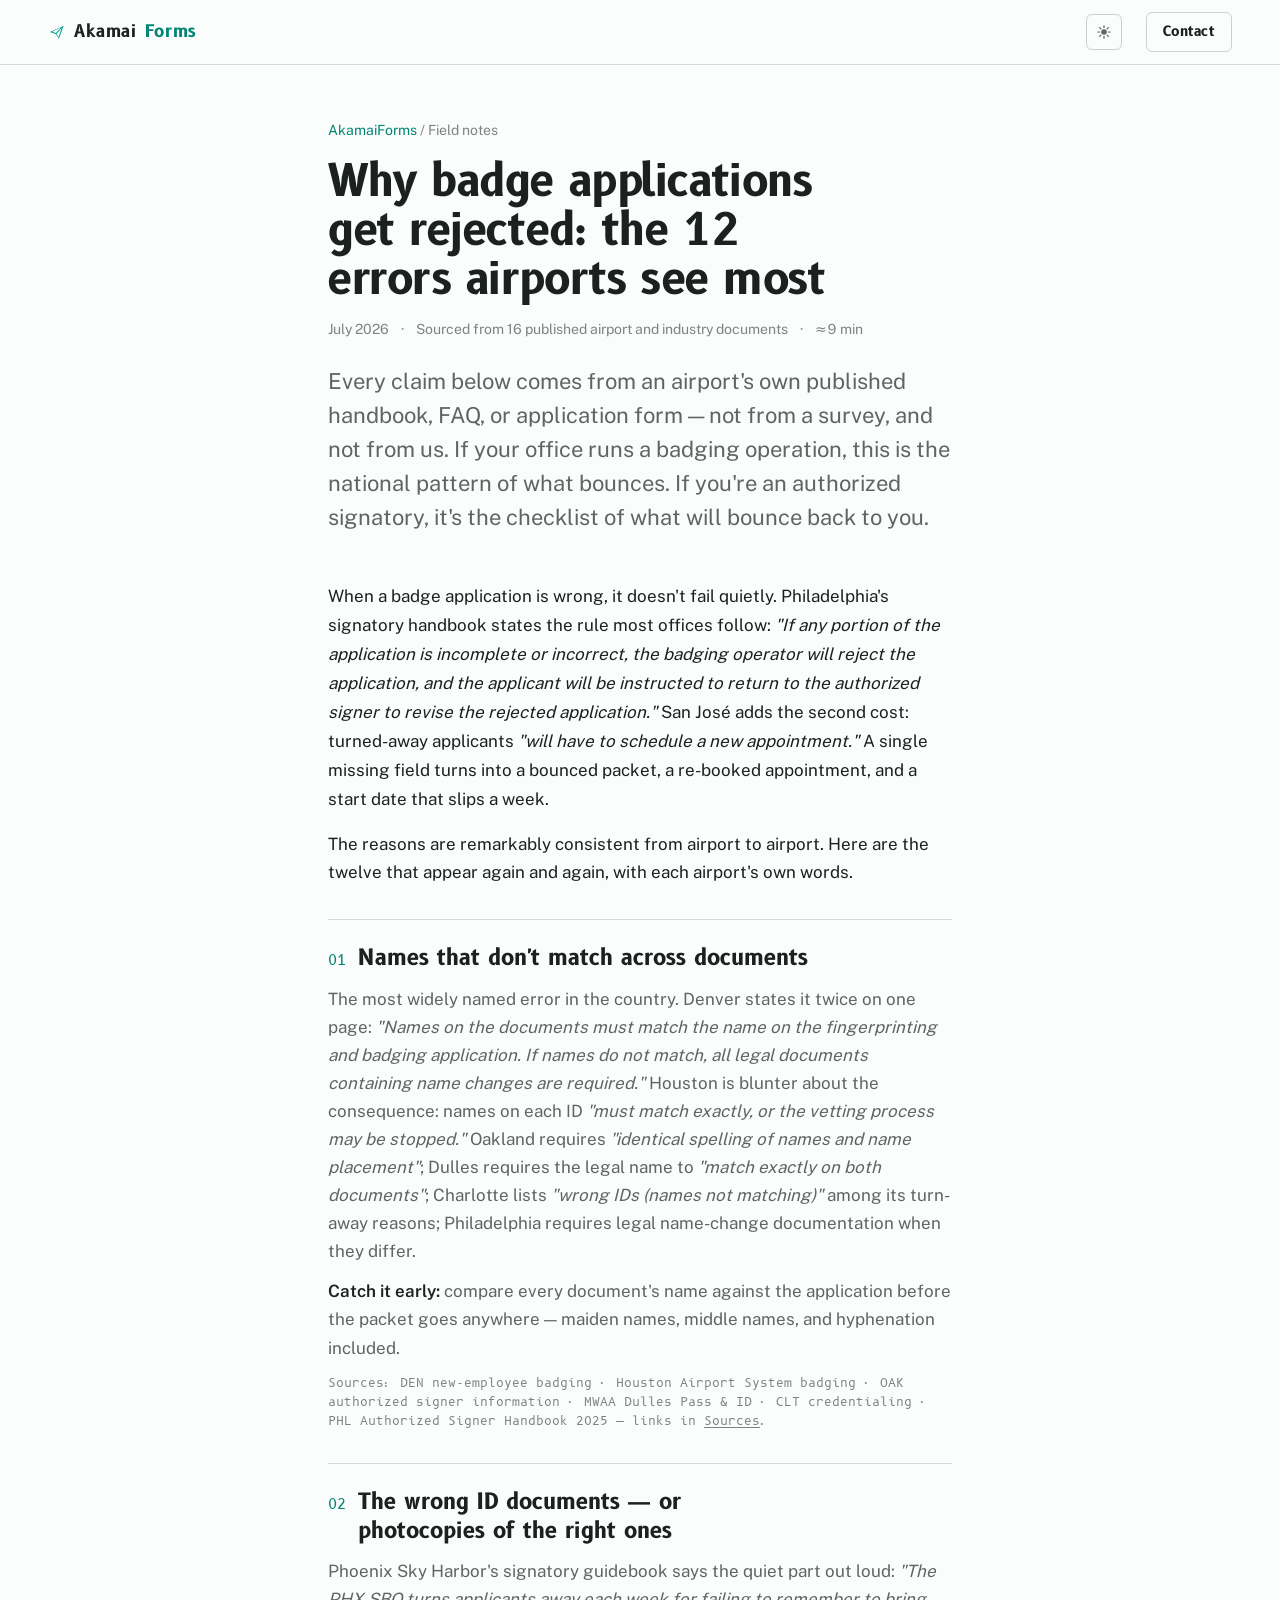
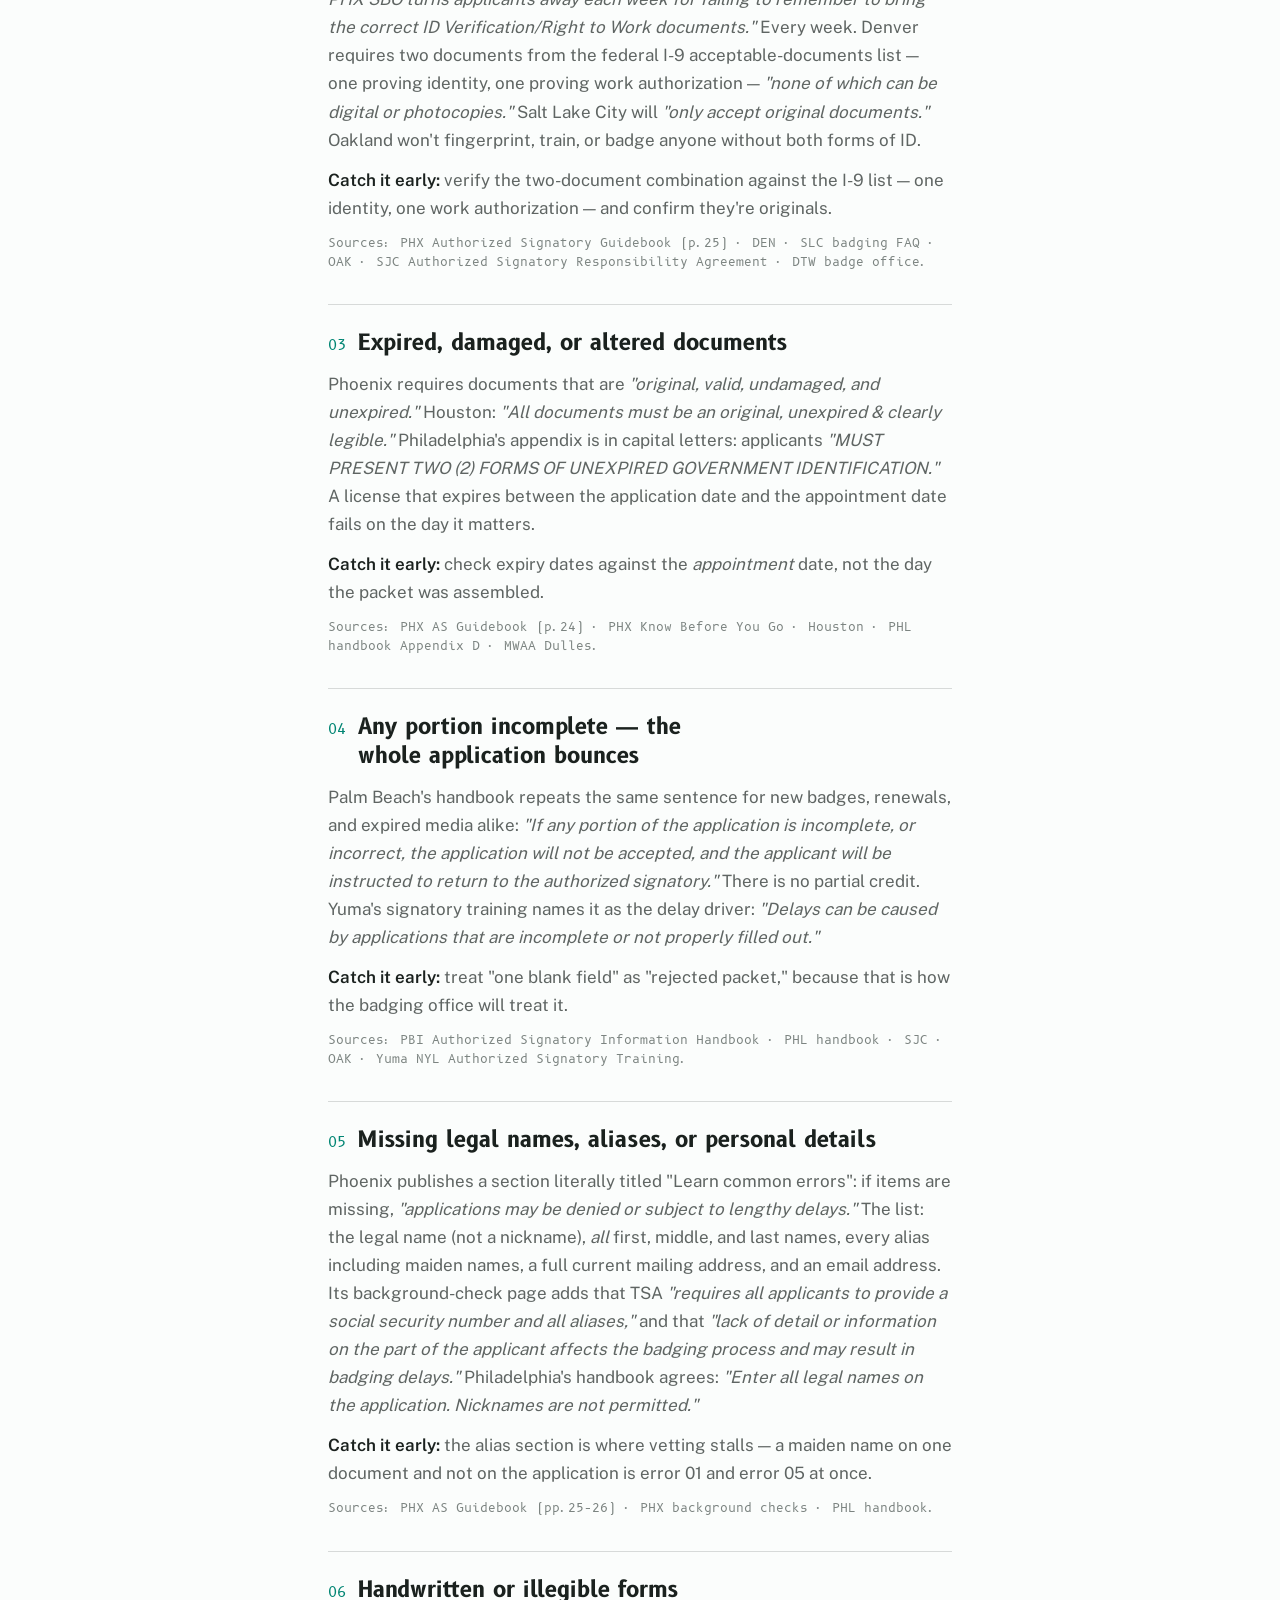
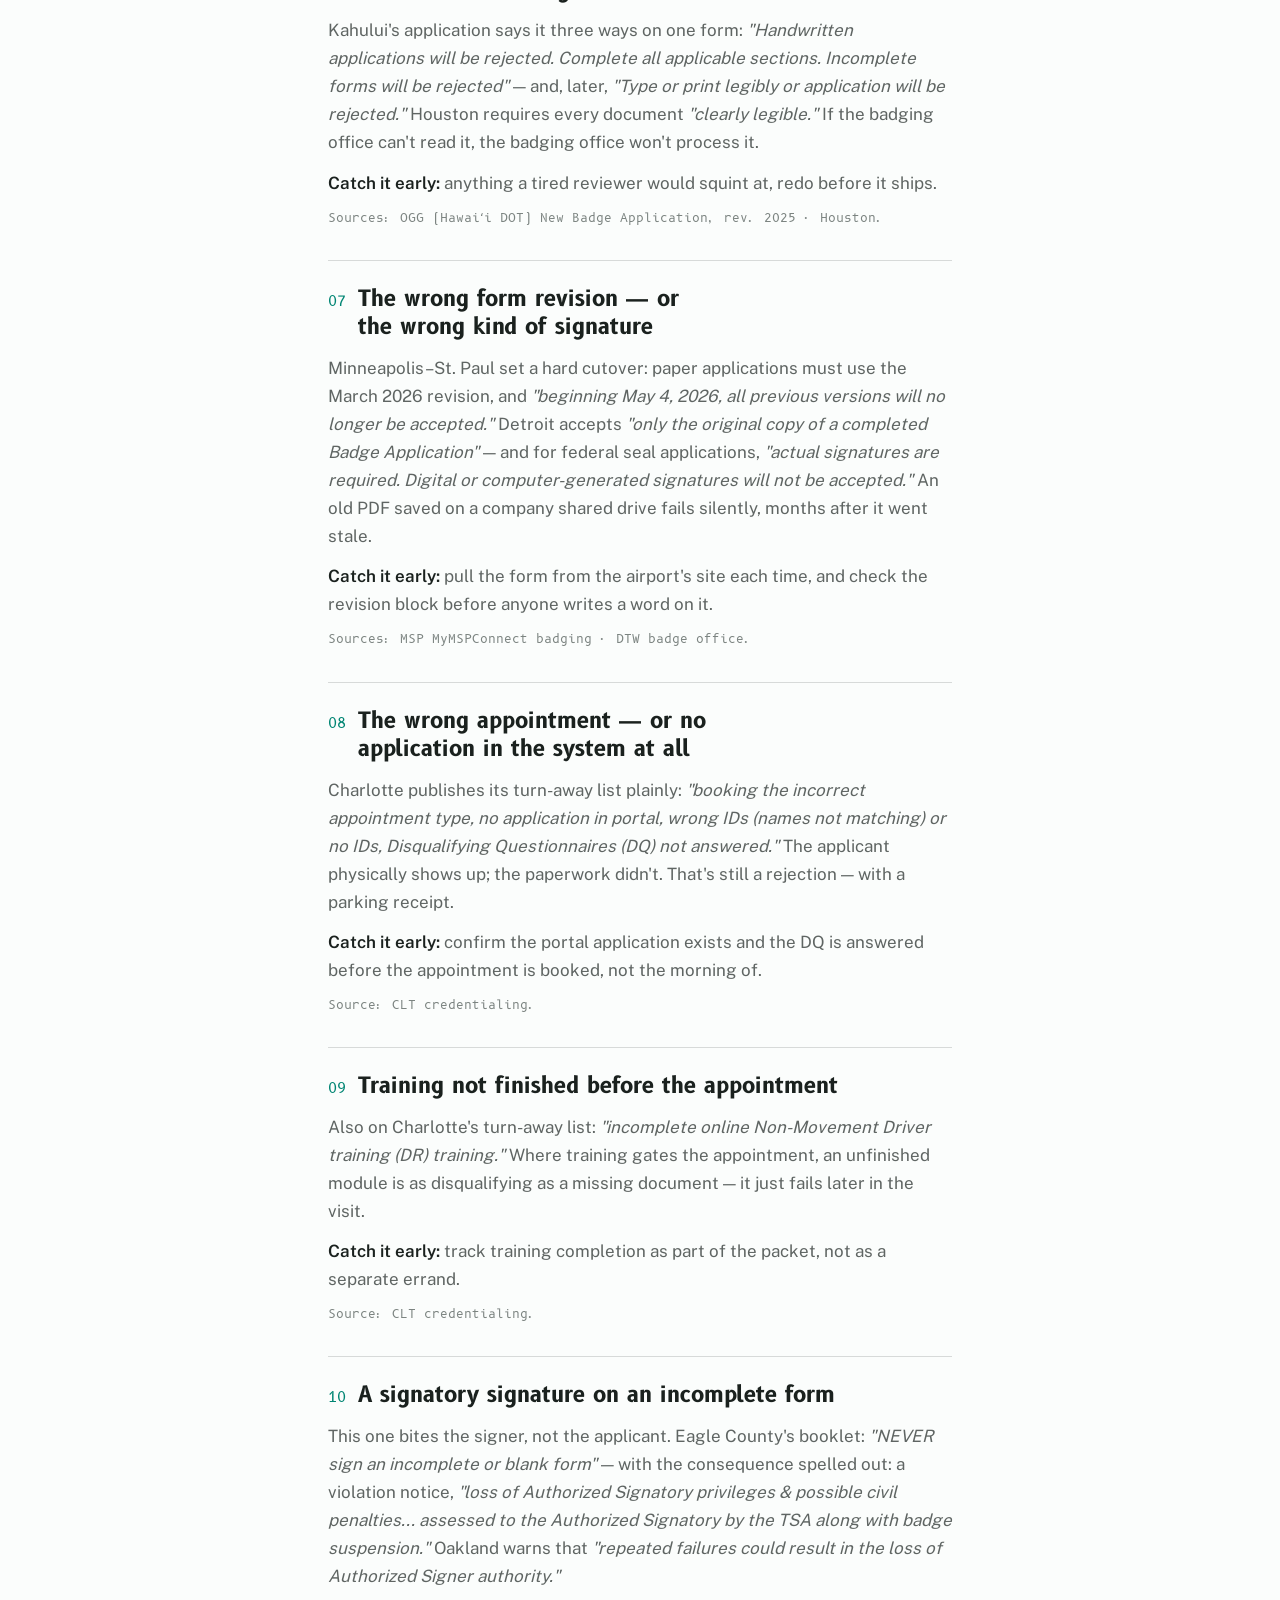
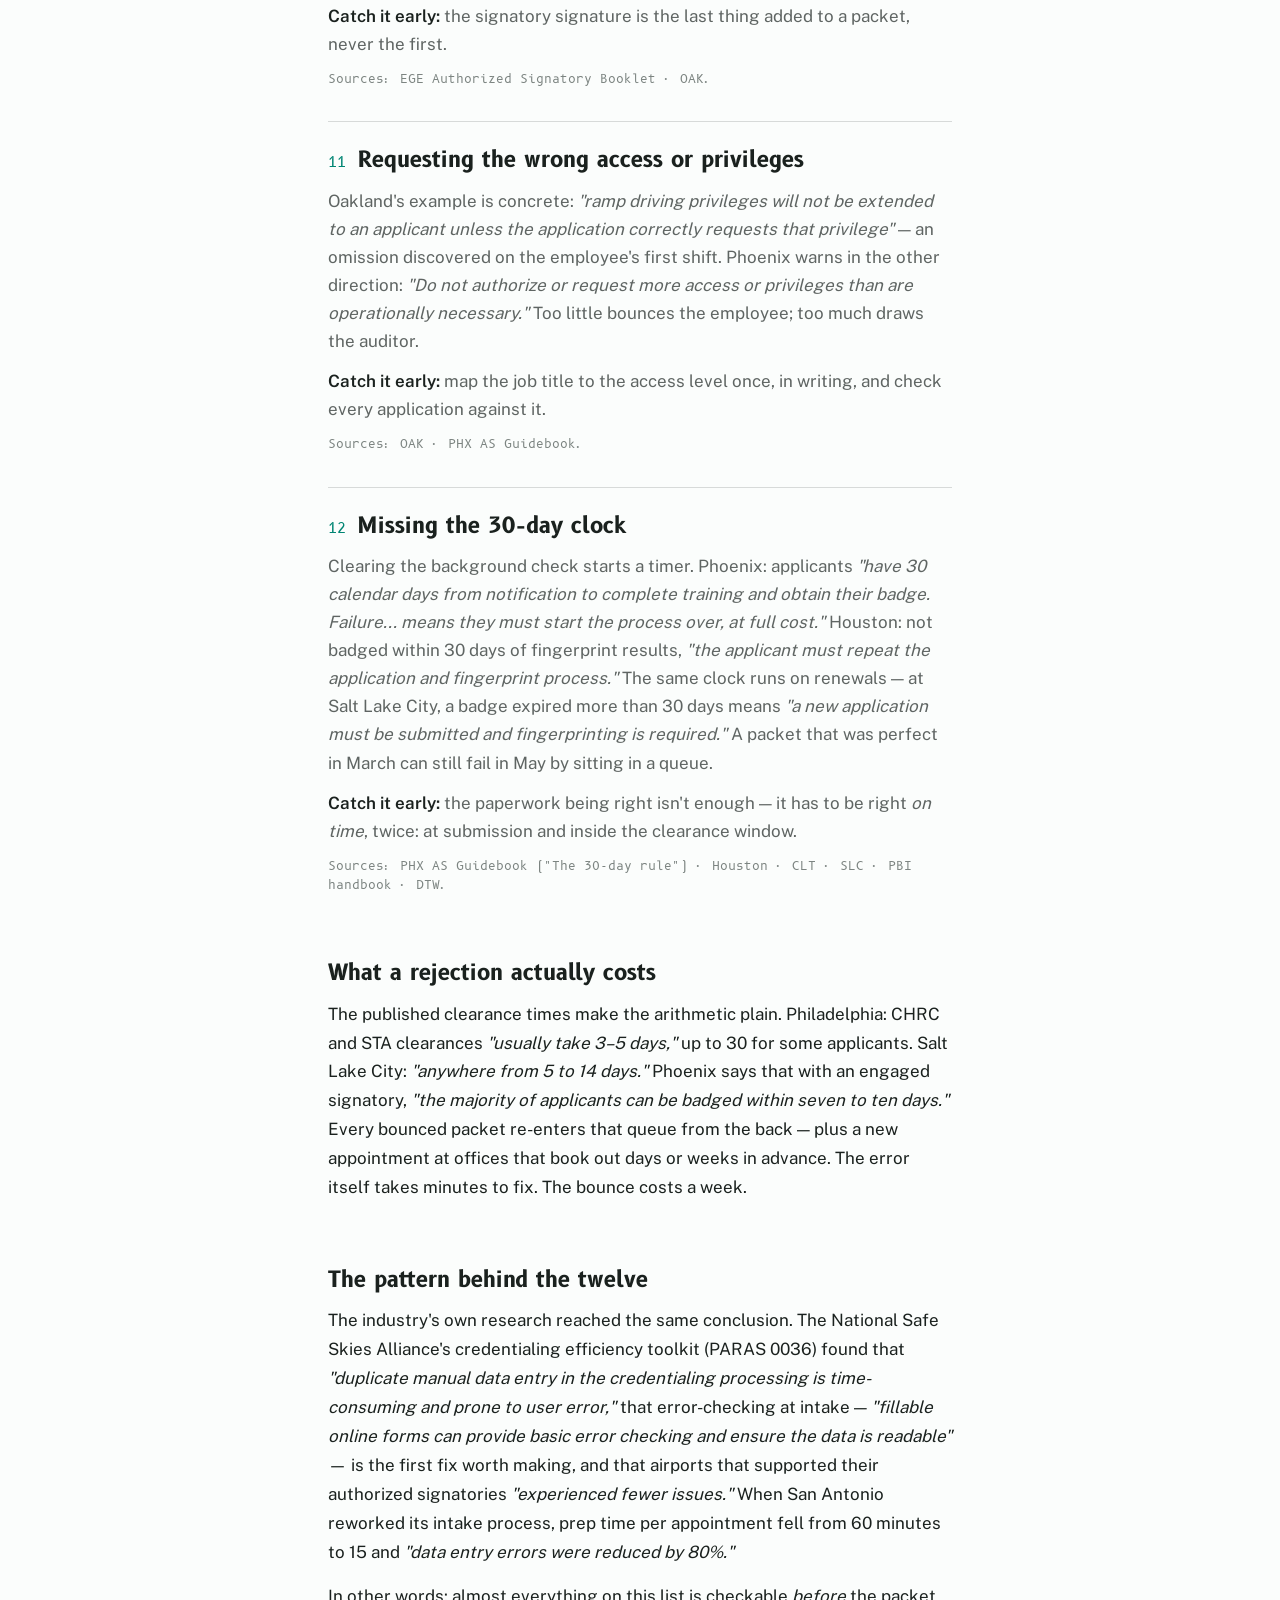
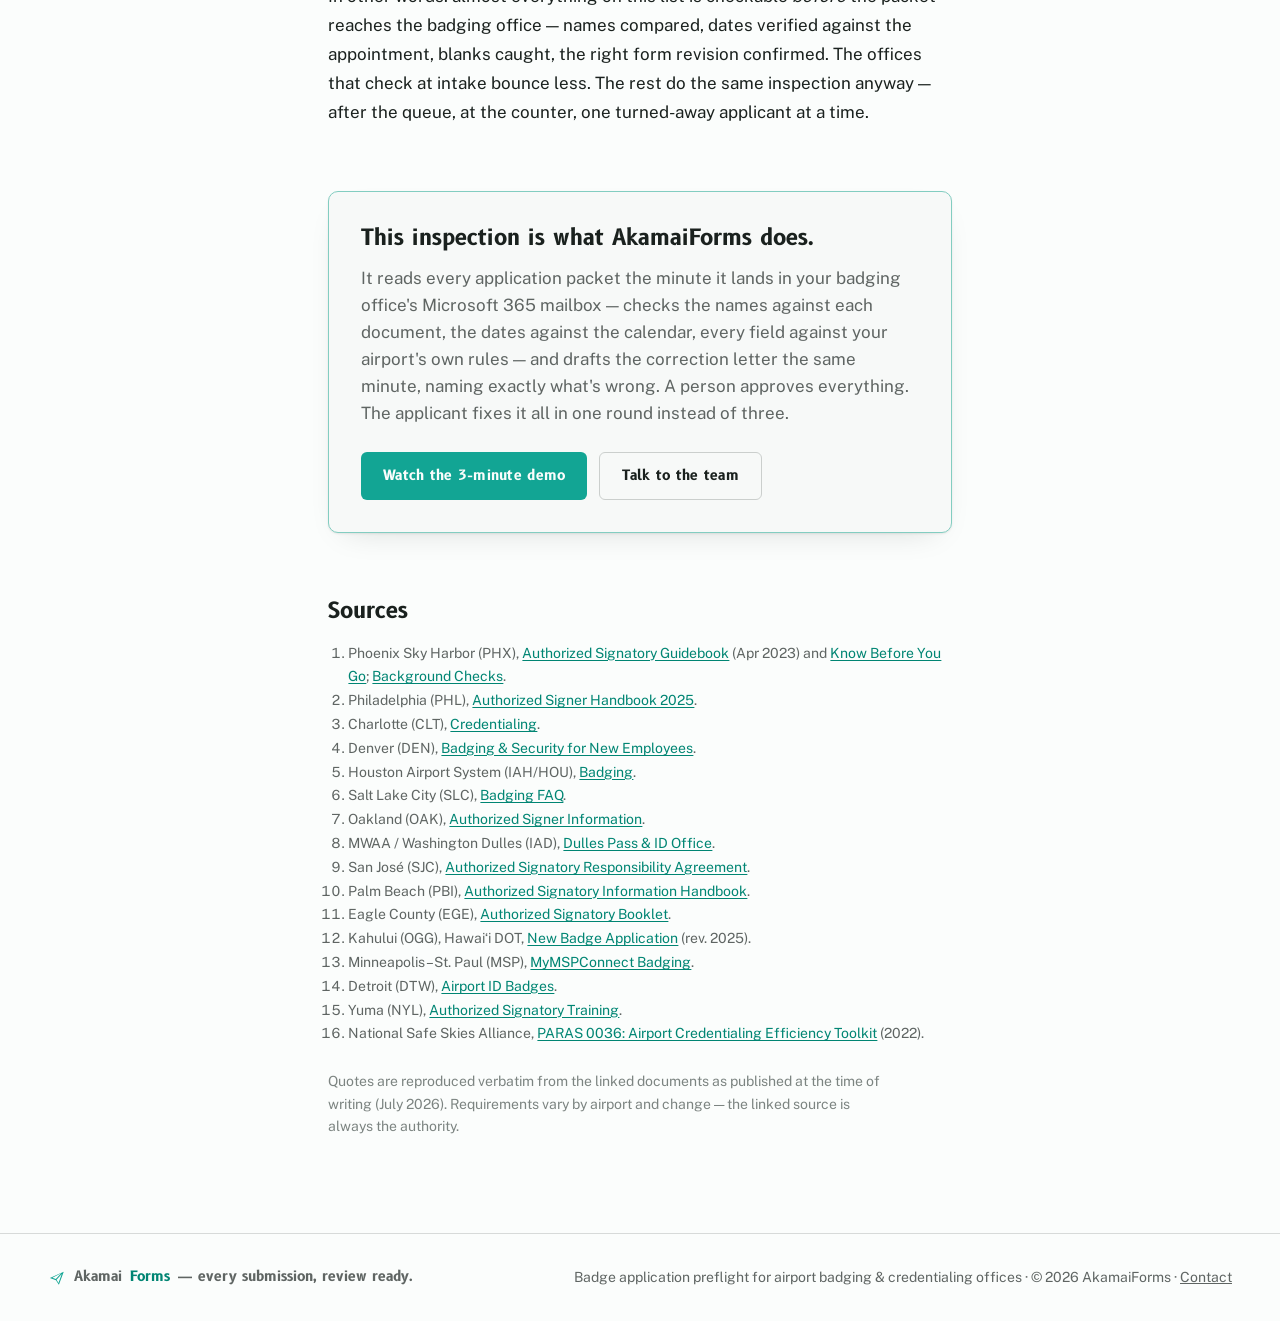
==== rejected-badge-applications/index.html @ 4e2d61de "Article: why badge applications get rejected — 12 sourced errors Co-Authored-By: Claude Fable 5 <nor" ====
<!doctype html>
<html lang="en">
<head>
  <meta charset="utf-8">
  <meta name="viewport" content="width=device-width, initial-scale=1">
  <title>Why Badge Applications Get Rejected: 12 Errors Airports Name</title>
  <meta name="description" content="The twelve reasons airport badging offices reject or turn away badge applications — drawn from the published handbooks and FAQs of PHX, PHL, CLT, DEN, and twelve other airports, with every source linked.">
  <link rel="canonical" href="https://akamaiforms.com/rejected-badge-applications/">
  <meta name="theme-color" content="#fbfdfc" media="(prefers-color-scheme: light)">
  <meta name="theme-color" content="#101211" media="(prefers-color-scheme: dark)">
  <meta property="og:type" content="article">
  <meta property="og:title" content="Why Badge Applications Get Rejected: The 12 Errors Airports See Most">
  <meta property="og:description" content="Sourced from the published handbooks and FAQs of sixteen airports and industry documents. Every claim linked.">
  <meta property="og:image" content="https://akamaiforms.com/og.png">
  <meta property="og:url" content="https://akamaiforms.com/rejected-badge-applications/">
  <meta name="twitter:card" content="summary_large_image">
  <link rel="icon" href="/favicon.svg" type="image/svg+xml">
  <link rel="stylesheet" href="/styles.css">
  <script type="application/ld+json">
  {
    "@context": "https://schema.org",
    "@graph": [
      {
        "@type": "Article",
        "@id": "https://akamaiforms.com/rejected-badge-applications/#article",
        "headline": "Why Badge Applications Get Rejected: The 12 Errors Airports See Most",
        "description": "The twelve reasons airport badging offices reject or turn away badge applications, synthesized from the published handbooks, FAQs, and forms of sixteen airports and industry documents — every source linked.",
        "datePublished": "2026-07-09",
        "dateModified": "2026-07-09",
        "author": { "@id": "https://akamaiforms.com/#org" },
        "publisher": { "@id": "https://akamaiforms.com/#org" },
        "image": "https://akamaiforms.com/og.png",
        "mainEntityOfPage": "https://akamaiforms.com/rejected-badge-applications/"
      },
      {
        "@type": "Organization",
        "@id": "https://akamaiforms.com/#org",
        "name": "AkamaiForms",
        "url": "https://akamaiforms.com/",
        "logo": "https://akamaiforms.com/og.png"
      },
      {
        "@type": "BreadcrumbList",
        "itemListElement": [
          { "@type": "ListItem", "position": 1, "name": "AkamaiForms", "item": "https://akamaiforms.com/" },
          { "@type": "ListItem", "position": 2, "name": "Why badge applications get rejected", "item": "https://akamaiforms.com/rejected-badge-applications/" }
        ]
      }
    ]
  }
  </script>
</head>
<body>

<header class="topbar">
  <a class="brand" href="/" aria-label="AkamaiForms — home">
    <svg class="plane" viewBox="0 0 24 24" aria-hidden="true"><path d="M2.5 12 21 3.5 14.5 21l-3.9-6.1L2.5 12Zm8.9 2.4 2.6 4.1 4.3-11.9-6.9 7.8Zm6.2-8.6L5.8 11.6l4.6 1.7 7.2-7.5Z"/></svg>
    Akamai<em>Forms</em>
  </a>
  <nav aria-label="Sections"></nav>
  <button class="theme-toggle" id="theme-toggle" aria-label="Switch color theme">
    <svg class="sun" viewBox="0 0 24 24" aria-hidden="true"><circle cx="12" cy="12" r="4.2"/><path d="M12 2.8v2.6M12 18.6v2.6M2.8 12h2.6M18.6 12h2.6M5.5 5.5l1.8 1.8M16.7 16.7l1.8 1.8M18.5 5.5l-1.8 1.8M7.3 16.7l-1.8 1.8" stroke-width="1.8" stroke-linecap="round" fill="none" stroke="currentColor"/></svg>
    <svg class="moon" viewBox="0 0 24 24" aria-hidden="true"><path d="M20 14.5A8.5 8.5 0 0 1 9.5 4 8.5 8.5 0 1 0 20 14.5Z"/></svg>
  </button>
  <a class="btn btn-quiet topbar-cta" href="/#contact">Contact</a>
</header>

<main class="article">
  <p class="crumb"><a href="/">AkamaiForms</a> / Field notes</p>
  <h1>Why badge applications get rejected: the 12 errors airports see most</h1>
  <p class="dateline"><span>July 2026</span><span>·</span><span>Sourced from 16 published airport and industry documents</span><span>·</span><span class="num">≈9 min</span></p>

  <p class="standfirst">Every claim below comes from an airport's own published handbook, FAQ, or
  application form — not from a survey, and not from us. If your office runs a badging operation,
  this is the national pattern of what bounces. If you're an authorized signatory, it's the
  checklist of what will bounce back to you.</p>

  <div class="article-body">
    <p>When a badge application is wrong, it doesn't fail quietly. Philadelphia's signatory
    handbook states the rule most offices follow: <em>"If any portion of the application is
    incomplete or incorrect, the badging operator will reject the application, and the applicant
    will be instructed to return to the authorized signer to revise the rejected
    application."</em> San José adds the second cost: turned-away applicants <em>"will have to
    schedule a new appointment."</em> A single missing field turns into a bounced packet, a
    re-booked appointment, and a start date that slips a week.</p>

    <p>The reasons are remarkably consistent from airport to airport. Here are the twelve that
    appear again and again, with each airport's own words.</p>

    <section class="error-item">
      <h3><span class="no">01</span>Names that don't match across documents</h3>
      <p>The most widely named error in the country. Denver states it twice on one page:
      <em>"Names on the documents must match the name on the fingerprinting and badging
      application. If names do not match, all legal documents containing name changes are
      required."</em> Houston is blunter about the consequence: names on each ID
      <em>"must match exactly, or the vetting process may be stopped."</em> Oakland requires
      <em>"identical spelling of names and name placement"</em>; Dulles requires the legal name
      to <em>"match exactly on both documents"</em>; Charlotte lists
      <em>"wrong IDs (names not matching)"</em> among its turn-away reasons; Philadelphia
      requires legal name-change documentation when they differ.</p>
      <p><strong>Catch it early:</strong> compare every document's name against the application
      before the packet goes anywhere — maiden names, middle names, and hyphenation included.</p>
      <span class="cite">Sources: DEN new-employee badging · Houston Airport System badging ·
      OAK authorized signer information · MWAA Dulles Pass &amp; ID · CLT credentialing ·
      PHL Authorized Signer Handbook 2025 — links in <a href="#sources">Sources</a>.</span>
    </section>

    <section class="error-item">
      <h3><span class="no">02</span>The wrong ID documents — or photocopies of the right ones</h3>
      <p>Phoenix Sky Harbor's signatory guidebook says the quiet part out loud: <em>"The PHX SBO
      turns applicants away each week for failing to remember to bring the correct ID
      Verification/Right to Work documents."</em> Every week. Denver requires two documents from
      the federal I-9 acceptable-documents list — one proving identity, one proving work
      authorization — <em>"none of which can be digital or photocopies."</em> Salt Lake City will
      <em>"only accept original documents."</em> Oakland won't fingerprint, train, or badge anyone
      without both forms of ID.</p>
      <p><strong>Catch it early:</strong> verify the two-document combination against the I-9
      list — one identity, one work authorization — and confirm they're originals.</p>
      <span class="cite">Sources: PHX Authorized Signatory Guidebook (p.25) · DEN · SLC badging
      FAQ · OAK · SJC Authorized Signatory Responsibility Agreement · DTW badge office.</span>
    </section>

    <section class="error-item">
      <h3><span class="no">03</span>Expired, damaged, or altered documents</h3>
      <p>Phoenix requires documents that are <em>"original, valid, undamaged, and
      unexpired."</em> Houston: <em>"All documents must be an original, unexpired &amp; clearly
      legible."</em> Philadelphia's appendix is in capital letters: applicants
      <em>"MUST PRESENT TWO (2) FORMS OF UNEXPIRED GOVERNMENT IDENTIFICATION."</em> A license
      that expires between the application date and the appointment date fails on the day it
      matters.</p>
      <p><strong>Catch it early:</strong> check expiry dates against the <em>appointment</em>
      date, not the day the packet was assembled.</p>
      <span class="cite">Sources: PHX AS Guidebook (p.24) · PHX Know Before You Go ·
      Houston · PHL handbook Appendix D · MWAA Dulles.</span>
    </section>

    <section class="error-item">
      <h3><span class="no">04</span>Any portion incomplete — the whole application bounces</h3>
      <p>Palm Beach's handbook repeats the same sentence for new badges, renewals, and expired
      media alike: <em>"If any portion of the application is incomplete, or incorrect, the
      application will not be accepted, and the applicant will be instructed to return to the
      authorized signatory."</em> There is no partial credit. Yuma's signatory training names it
      as the delay driver: <em>"Delays can be caused by applications that are incomplete or not
      properly filled out."</em></p>
      <p><strong>Catch it early:</strong> treat "one blank field" as "rejected packet," because
      that is how the badging office will treat it.</p>
      <span class="cite">Sources: PBI Authorized Signatory Information Handbook · PHL handbook ·
      SJC · OAK · Yuma NYL Authorized Signatory Training.</span>
    </section>

    <section class="error-item">
      <h3><span class="no">05</span>Missing legal names, aliases, or personal details</h3>
      <p>Phoenix publishes a section literally titled "Learn common errors": if items are
      missing, <em>"applications may be denied or subject to lengthy delays."</em> The list:
      the legal name (not a nickname), <em>all</em> first, middle, and last names, every alias
      including maiden names, a full current mailing address, and an email address. Its
      background-check page adds that TSA <em>"requires all applicants to provide a social
      security number and all aliases,"</em> and that <em>"lack of detail or information on the
      part of the applicant affects the badging process and may result in badging delays."</em>
      Philadelphia's handbook agrees: <em>"Enter all legal names on the application. Nicknames
      are not permitted."</em></p>
      <p><strong>Catch it early:</strong> the alias section is where vetting stalls — a maiden
      name on one document and not on the application is error 01 and error 05 at once.</p>
      <span class="cite">Sources: PHX AS Guidebook (pp.25–26) · PHX background checks ·
      PHL handbook.</span>
    </section>

    <section class="error-item">
      <h3><span class="no">06</span>Handwritten or illegible forms</h3>
      <p>Kahului's application says it three ways on one form: <em>"Handwritten applications
      will be rejected. Complete all applicable sections. Incomplete forms will be
      rejected"</em> — and, later, <em>"Type or print legibly or application will be
      rejected."</em> Houston requires every document <em>"clearly legible."</em> If the
      badging office can't read it, the badging office won't process it.</p>
      <p><strong>Catch it early:</strong> anything a tired reviewer would squint at, redo
      before it ships.</p>
      <span class="cite">Sources: OGG (Hawai&#699;i DOT) New Badge Application, rev. 2025 ·
      Houston.</span>
    </section>

    <section class="error-item">
      <h3><span class="no">07</span>The wrong form revision — or the wrong kind of signature</h3>
      <p>Minneapolis–St. Paul set a hard cutover: paper applications must use the March 2026
      revision, and <em>"beginning May 4, 2026, all previous versions will no longer be
      accepted."</em> Detroit accepts <em>"only the original copy of a completed Badge
      Application"</em> — and for federal seal applications, <em>"actual signatures are
      required. Digital or computer-generated signatures will not be accepted."</em> An old PDF
      saved on a company shared drive fails silently, months after it went stale.</p>
      <p><strong>Catch it early:</strong> pull the form from the airport's site each time, and
      check the revision block before anyone writes a word on it.</p>
      <span class="cite">Sources: MSP MyMSPConnect badging · DTW badge office.</span>
    </section>

    <section class="error-item">
      <h3><span class="no">08</span>The wrong appointment — or no application in the system at all</h3>
      <p>Charlotte publishes its turn-away list plainly: <em>"booking the incorrect appointment
      type, no application in portal, wrong IDs (names not matching) or no IDs, Disqualifying
      Questionnaires (DQ) not answered."</em> The applicant physically shows up; the paperwork
      didn't. That's still a rejection — with a parking receipt.</p>
      <p><strong>Catch it early:</strong> confirm the portal application exists and the DQ is
      answered before the appointment is booked, not the morning of.</p>
      <span class="cite">Source: CLT credentialing.</span>
    </section>

    <section class="error-item">
      <h3><span class="no">09</span>Training not finished before the appointment</h3>
      <p>Also on Charlotte's turn-away list: <em>"incomplete online Non-Movement Driver training
      (DR) training."</em> Where training gates the appointment, an unfinished module is as
      disqualifying as a missing document — it just fails later in the visit.</p>
      <p><strong>Catch it early:</strong> track training completion as part of the packet, not
      as a separate errand.</p>
      <span class="cite">Source: CLT credentialing.</span>
    </section>

    <section class="error-item">
      <h3><span class="no">10</span>A signatory signature on an incomplete form</h3>
      <p>This one bites the signer, not the applicant. Eagle County's booklet: <em>"NEVER sign
      an incomplete or blank form"</em> — with the consequence spelled out: a violation notice,
      <em>"loss of Authorized Signatory privileges &amp; possible civil penalties... assessed to
      the Authorized Signatory by the TSA along with badge suspension."</em> Oakland warns that
      <em>"repeated failures could result in the loss of Authorized Signer authority."</em></p>
      <p><strong>Catch it early:</strong> the signatory signature is the last thing added to a
      packet, never the first.</p>
      <span class="cite">Sources: EGE Authorized Signatory Booklet · OAK.</span>
    </section>

    <section class="error-item">
      <h3><span class="no">11</span>Requesting the wrong access or privileges</h3>
      <p>Oakland's example is concrete: <em>"ramp driving privileges will not be extended to an
      applicant unless the application correctly requests that privilege"</em> — an omission
      discovered on the employee's first shift. Phoenix warns in the other direction:
      <em>"Do not authorize or request more access or privileges than are operationally
      necessary."</em> Too little bounces the employee; too much draws the auditor.</p>
      <p><strong>Catch it early:</strong> map the job title to the access level once, in
      writing, and check every application against it.</p>
      <span class="cite">Sources: OAK · PHX AS Guidebook.</span>
    </section>

    <section class="error-item">
      <h3><span class="no">12</span>Missing the 30-day clock</h3>
      <p>Clearing the background check starts a timer. Phoenix: applicants <em>"have 30
      calendar days from notification to complete training and obtain their badge. Failure...
      means they must start the process over, at full cost."</em> Houston: not badged within 30
      days of fingerprint results, <em>"the applicant must repeat the application and
      fingerprint process."</em> The same clock runs on renewals — at Salt Lake City, a badge
      expired more than 30 days means <em>"a new application must be submitted and
      fingerprinting is required."</em> A packet that was perfect in March can still fail in
      May by sitting in a queue.</p>
      <p><strong>Catch it early:</strong> the paperwork being right isn't enough — it has to be
      right <em>on time</em>, twice: at submission and inside the clearance window.</p>
      <span class="cite">Sources: PHX AS Guidebook ("The 30-day rule") · Houston · CLT ·
      SLC · PBI handbook · DTW.</span>
    </section>

    <h2>What a rejection actually costs</h2>
    <p>The published clearance times make the arithmetic plain. Philadelphia: CHRC and STA
    clearances <em>"usually take 3–5 days,"</em> up to 30 for some applicants. Salt Lake City:
    <em>"anywhere from 5 to 14 days."</em> Phoenix says that with an engaged signatory,
    <em>"the majority of applicants can be badged within seven to ten days."</em> Every bounced
    packet re-enters that queue from the back — plus a new appointment at offices that book out
    days or weeks in advance. The error itself takes minutes to fix. The bounce costs a week.</p>

    <h2>The pattern behind the twelve</h2>
    <p>The industry's own research reached the same conclusion. The National Safe Skies
    Alliance's credentialing efficiency toolkit (PARAS 0036) found that <em>"duplicate manual
    data entry in the credentialing processing is time-consuming and prone to user error,"</em>
    that error-checking at intake — <em>"fillable online forms can provide basic error checking
    and ensure the data is readable"</em> — is the first fix worth making, and that airports
    that supported their authorized signatories <em>"experienced fewer issues."</em> When San
    Antonio reworked its intake process, prep time per appointment fell from 60 minutes to 15
    and <em>"data entry errors were reduced by 80%."</em></p>
    <p>In other words: almost everything on this list is checkable <em>before</em> the packet
    reaches the badging office — names compared, dates verified against the appointment,
    blanks caught, the right form revision confirmed. The offices that check at intake bounce
    less. The rest do the same inspection anyway — after the queue, at the counter, one
    turned-away applicant at a time.</p>

    <div class="article-cta">
      <h2>This inspection is what AkamaiForms does.</h2>
      <p>It reads every application packet the minute it lands in your badging office's
      Microsoft 365 mailbox — checks the names against each document, the dates against the
      calendar, every field against your airport's own rules — and drafts the correction letter
      the same minute, naming exactly what's wrong. A person approves everything. The applicant
      fixes it all in one round instead of three.</p>
      <div class="cta-row">
        <a class="btn btn-primary" href="/#demo">Watch the 3-minute demo</a>
        <a class="btn btn-quiet" href="/#contact">Talk to the team</a>
      </div>
    </div>

    <section class="sources" id="sources">
      <h2>Sources</h2>
      <ol>
        <li>Phoenix Sky Harbor (PHX), <a href="https://www.skyharbor.com/media/htcpcrkm/phx_as_guidebook_-v4_21_2023.pdf" rel="noopener">Authorized Signatory Guidebook</a> (Apr 2023) and <a href="https://www.skyharbor.com/media/rmrbbmtj/phx-sbo-know-before-you-go_-final_752023-_v2.pdf" rel="noopener">Know Before You Go</a>; <a href="https://www.skyharbor.com/airport-business/security-badging/background-checks/" rel="noopener">Background Checks</a>.</li>
        <li>Philadelphia (PHL), <a href="https://www.phl.org/drupalbin/media/phl-authorized-signer-handbook-2025.pdf" rel="noopener">Authorized Signer Handbook 2025</a>.</li>
        <li>Charlotte (CLT), <a href="https://www.cltairport.com/business/credentialing/" rel="noopener">Credentialing</a>.</li>
        <li>Denver (DEN), <a href="https://www.flydenver.com/about-den/employee-resources/badging-and-security-new/" rel="noopener">Badging &amp; Security for New Employees</a>.</li>
        <li>Houston Airport System (IAH/HOU), <a href="https://www.fly2houston.com/airport-business/resources/badging/" rel="noopener">Badging</a>.</li>
        <li>Salt Lake City (SLC), <a href="https://www.slcairport.com/badging/badging-faq/" rel="noopener">Badging FAQ</a>.</li>
        <li>Oakland (OAK), <a href="https://www.iflyoak.com/business/airport-security/badging-office/authorized-signer-information/" rel="noopener">Authorized Signer Information</a>.</li>
        <li>MWAA / Washington Dulles (IAD), <a href="https://www.mwaa.com/business/dulles-pass-id-office" rel="noopener">Dulles Pass &amp; ID Office</a>.</li>
        <li>San José (SJC), <a href="https://www.flysanjose.com/sites/default/files/kroth/AS%20Responsibility%20Agreement.pdf" rel="noopener">Authorized Signatory Responsibility Agreement</a>.</li>
        <li>Palm Beach (PBI), <a href="https://assets.simpleviewinc.com/simpleview/image/upload/v1/clients/pbi/PBI_Authorized_Signatory_Information_Handbook_doc_rev_May_26_WA__5229acb3-5642-4fb2-b013-954d6c3fa1b2.pdf" rel="noopener">Authorized Signatory Information Handbook</a>.</li>
        <li>Eagle County (EGE), <a href="https://flyege.com/wp-content/uploads/2024/01/EGEs-Authorized-Sig-Booklet-7.6.23.pdf" rel="noopener">Authorized Signatory Booklet</a>.</li>
        <li>Kahului (OGG), Hawai&#699;i DOT, <a href="https://airports.hawaii.gov/ogg/wp-content/uploads/sites/7/2025/08/OGG-Badge-Application-NEW-2025-20250807.pdf" rel="noopener">New Badge Application</a> (rev. 2025).</li>
        <li>Minneapolis–St. Paul (MSP), <a href="https://www.mymspconnect.com/badging" rel="noopener">MyMSPConnect Badging</a>.</li>
        <li>Detroit (DTW), <a href="https://www.metroairport.com/business/dtw-airport-id-badges" rel="noopener">Airport ID Badges</a>.</li>
        <li>Yuma (NYL), <a href="https://flyyuma.com/assets/AOAAuthSignatory.pdf" rel="noopener">Authorized Signatory Training</a>.</li>
        <li>National Safe Skies Alliance, <a href="https://www.sskies.org/images/uploads/subpage/PARAS_0036.AirportCredentialingToolkit_.FinalReport_.pdf" rel="noopener">PARAS 0036: Airport Credentialing Efficiency Toolkit</a> (2022).</li>
      </ol>
      <p class="fine">Quotes are reproduced verbatim from the linked documents as published at
      the time of writing (July 2026). Requirements vary by airport and change — the linked
      source is always the authority.</p>
    </section>
  </div>
</main>

<footer class="footer">
  <span class="brand-line">
    <svg class="plane" viewBox="0 0 24 24" aria-hidden="true"><path d="M2.5 12 21 3.5 14.5 21l-3.9-6.1L2.5 12Zm8.9 2.4 2.6 4.1 4.3-11.9-6.9 7.8Zm6.2-8.6L5.8 11.6l4.6 1.7 7.2-7.5Z"/></svg>
    Akamai<em>Forms</em> — every submission, review ready.
  </span>
  <span class="foot-meta">Badge application preflight for airport badging &amp; credentialing offices ·
  © 2026 AkamaiForms · <a href="/#contact">Contact</a></span>
</footer>

<script src="/main.js" defer></script>
</body>
</html>
---- styles.css ----
/* AkamaiForms microsite — aviation calm.
   Brand system per .impeccable.md: Radix sage neutrals (teal-tinted),
   teal accent spent rarely, grass/amber/iris status hues.
   B612 display · Public Sans body · B612 Mono for numbers. */

/* ---------- fonts (self-hosted, vendored from @fontsource) ---------- */

@font-face {
  font-family: "B612";
  src: url("fonts/b612-latin-400-normal.woff2") format("woff2");
  font-weight: 400; font-style: normal; font-display: swap;
}
@font-face {
  font-family: "B612";
  src: url("fonts/b612-latin-700-normal.woff2") format("woff2");
  font-weight: 700; font-style: normal; font-display: swap;
}
@font-face {
  font-family: "B612 Mono";
  src: url("fonts/b612-mono-latin-400-normal.woff2") format("woff2");
  font-weight: 400; font-style: normal; font-display: swap;
}
@font-face {
  font-family: "Public Sans";
  src: url("fonts/public-sans-latin-400-normal.woff2") format("woff2");
  font-weight: 400; font-style: normal; font-display: swap;
}
@font-face {
  font-family: "Public Sans";
  src: url("fonts/public-sans-latin-600-normal.woff2") format("woff2");
  font-weight: 600; font-style: normal; font-display: swap;
}

/* ---------- tokens ---------- */

:root {
  /* Radix light scales (inlined) */
  --bg: #fbfdfc;            /* sage-1 */
  --surface: #f7f9f8;       /* sage-2 */
  --surface-2: #eef1f0;     /* sage-3 */
  --hairline: #d7dad9;      /* sage-6 */
  --border: #cbcfcd;        /* sage-7 */
  --border-strong: #b8bcba; /* sage-8 */
  --text: #1a211e;          /* sage-12 */
  --text-2: #5f6563;        /* sage-11 */
  --text-3: #7c8481;        /* sage-10 */

  --accent: #12a594;        /* teal-9 */
  --accent-strong: #0d9b8a; /* teal-10 */
  --accent-text: #008573;   /* teal-11 */
  --accent-deep: #0d3d38;   /* teal-12 */
  --accent-bg: #e0f8f3;     /* teal-3 */
  --accent-border: #83cdc1; /* teal-7 */
  --accent-contrast: #fbfdfc;

  --ok: #46a758;            /* grass-9 */
  --ok-text: #2a7e3b;       /* grass-11 */
  --ok-surface: #f5fbf5;    /* grass-2 */
  --ok-border: #b2ddb5;     /* grass-6 */
  --warn: #ffc53d;          /* amber-9 */
  --warn-text: #ab6400;     /* amber-11 */
  --warn-surface: #fefbe9;  /* amber-2 */
  --warn-border: #f3d673;   /* amber-6 */
  --exc: #5b5bd6;           /* iris-9 */
  --exc-text: #5753c6;      /* iris-11 */
  --exc-surface: #f8f8ff;   /* iris-2 */
  --exc-border: #cbcdff;    /* iris-6 */

  --font-display: "B612", "Public Sans", sans-serif;
  --font-body: "Public Sans", system-ui, sans-serif;
  --font-mono: "B612 Mono", ui-monospace, monospace;

  /* type scale, ~1.33 ratio; fluid only on display sizes */
  --text-xs: 0.75rem;
  --text-sm: 0.875rem;
  --text-base: 1.0625rem;
  --text-lg: 1.375rem;
  --text-h2: clamp(1.75rem, 1.1rem + 2.2vw, 2.5rem);
  --text-h1: clamp(2.15rem, 1.05rem + 2.75vw, 3.05rem);

  /* 4pt space scale */
  --s-1: 4px; --s-2: 8px; --s-3: 12px; --s-4: 16px;
  --s-5: 24px; --s-6: 32px; --s-7: 48px; --s-8: 64px; --s-9: 96px;

  --radius: 6px;
  --measure: 62ch;
  --ease-out: cubic-bezier(0.22, 1, 0.36, 1);
  --shadow-panel: 0 1px 2px #00140d14, 0 12px 32px -18px #00140d2e;
}

:root[data-theme="dark"] {
  --bg: #101211; --surface: #171918; --surface-2: #202221;
  --hairline: #373b39; --border: #444947; --border-strong: #5b625f;
  --text: #eceeed; --text-2: #adb5b2; --text-3: #717d79;
  --accent: #12a594; --accent-strong: #0eb39e; --accent-text: #0bd8b6;
  --accent-deep: #adf0dd; --accent-bg: #0d2d2a; --accent-border: #1c6961;
  --accent-contrast: #101211;
  --ok: #46a758; --ok-text: #71d083; --ok-surface: #141a15; --ok-border: #2d5736;
  --warn: #ffc53d; --warn-text: #ffca16; --warn-surface: #1d180f; --warn-border: #5c3d05;
  --exc: #5b5bd6; --exc-text: #b1a9ff; --exc-surface: #171625; --exc-border: #3d3e82;
  --danger-text: #ff9592; --danger-border: #8c333a;
  --shadow-panel: 0 1px 2px #00000066, 0 12px 32px -18px #000000aa;
}

@media (prefers-color-scheme: dark) {
  :root:not([data-theme="light"]) {
    --bg: #101211; --surface: #171918; --surface-2: #202221;
    --hairline: #373b39; --border: #444947; --border-strong: #5b625f;
    --text: #eceeed; --text-2: #adb5b2; --text-3: #717d79;
    --accent: #12a594; --accent-strong: #0eb39e; --accent-text: #0bd8b6;
    --accent-deep: #adf0dd; --accent-bg: #0d2d2a; --accent-border: #1c6961;
    --accent-contrast: #101211;
    --ok: #46a758; --ok-text: #71d083; --ok-surface: #141a15; --ok-border: #2d5736;
    --warn: #ffc53d; --warn-text: #ffca16; --warn-surface: #1d180f; --warn-border: #5c3d05;
    --exc: #5b5bd6; --exc-text: #b1a9ff; --exc-surface: #171625; --exc-border: #3d3e82;
  --danger-text: #ff9592; --danger-border: #8c333a;
    --shadow-panel: 0 1px 2px #00000066, 0 12px 32px -18px #000000aa;
  }
}

/* ---------- base ---------- */

* { box-sizing: border-box; }

/* The hidden attribute must beat any author display value. */
[hidden] { display: none !important; }

html { scroll-behavior: smooth; }

body {
  margin: 0;
  background: var(--bg);
  color: var(--text);
  font-family: var(--font-body);
  font-size: var(--text-base);
  line-height: 1.6;
  -webkit-font-smoothing: antialiased;
  text-rendering: optimizeLegibility;
}

:root[data-theme="dark"] body { line-height: 1.65; }

::selection { background: color-mix(in oklab, var(--accent) 28%, transparent); }

h1, h2, h3 { font-family: var(--font-display); font-weight: 700; margin: 0; text-wrap: balance; }

p { margin: 0; }

a { color: inherit; }

.num, .num-table td, .price .amount, .count, .when {
  font-variant-numeric: tabular-nums;
}

:focus-visible {
  outline: 2px solid var(--accent);
  outline-offset: 3px;
  border-radius: 3px;
}

/* ---------- buttons ---------- */

.btn {
  display: inline-flex;
  align-items: center;
  gap: var(--s-2);
  font-family: var(--font-display);
  font-weight: 700;
  font-size: var(--text-sm);
  letter-spacing: 0.02em;
  text-decoration: none;
  padding: 12px 22px;
  border-radius: var(--radius);
  transition: background 0.15s var(--ease-out), border-color 0.15s var(--ease-out), transform 0.15s var(--ease-out);
}

.btn:active { transform: translateY(1px); }

.btn-primary { background: var(--accent); color: var(--accent-contrast); }
.btn-primary:hover { background: var(--accent-strong); }

.btn-quiet { border: 1px solid var(--border); color: var(--text); }
.btn-quiet:hover { border-color: var(--border-strong); background: var(--surface); }

/* ---------- topbar ---------- */

.topbar {
  position: sticky;
  top: 0;
  z-index: 10;
  display: flex;
  align-items: center;
  gap: var(--s-5);
  padding: var(--s-3) clamp(var(--s-4), 4vw, var(--s-7));
  background: color-mix(in oklab, var(--bg) 88%, transparent);
  backdrop-filter: blur(8px);
  border-bottom: 1px solid var(--hairline);
}

.brand {
  display: inline-flex;
  align-items: center;
  gap: var(--s-2);
  font-family: var(--font-display);
  font-weight: 700;
  font-size: 1.05rem;
  letter-spacing: 0.05em;
  text-decoration: none;
}

.brand em, .footer .brand-line em { font-style: normal; color: var(--accent-text); }

.plane { width: 18px; height: 18px; fill: var(--accent); }

.topbar nav {
  display: flex;
  gap: var(--s-5);
  margin-inline: auto;
}

.topbar nav a {
  font-size: var(--text-sm);
  color: var(--text-2);
  text-decoration: none;
  padding: var(--s-2) 0;
}

.topbar nav a:hover { color: var(--text); }

.theme-toggle {
  display: inline-grid;
  place-items: center;
  width: 36px; height: 36px;
  border: 1px solid var(--border);
  border-radius: var(--radius);
  background: none;
  color: var(--text-2);
  cursor: pointer;
  transition: border-color 0.15s var(--ease-out), color 0.15s var(--ease-out);
}
.theme-toggle:hover { border-color: var(--border-strong); color: var(--text); }
.theme-toggle svg { width: 16px; height: 16px; fill: currentColor; }
.theme-toggle .moon { display: none; }
:root[data-theme="dark"] .theme-toggle .sun { display: none; }
:root[data-theme="dark"] .theme-toggle .moon { display: block; }
@media (prefers-color-scheme: dark) {
  :root:not([data-theme="light"]) .theme-toggle .sun { display: none; }
  :root:not([data-theme="light"]) .theme-toggle .moon { display: block; }
}

.topbar-cta { padding: 8px 16px; }

/* ---------- layout rhythm ---------- */

main > section {
  max-width: 1120px;
  margin-inline: auto;
  padding-inline: clamp(var(--s-4), 4vw, var(--s-7));
}

.section-head { max-width: var(--measure); }

.section-head h2 { font-size: var(--text-h2); line-height: 1.15; letter-spacing: -0.01em; }

.section-head p {
  margin-top: var(--s-4);
  font-size: var(--text-lg);
  line-height: 1.5;
  color: var(--text-2);
}

/* ---------- hero ---------- */

.hero {
  display: grid;
  grid-template-columns: minmax(0, 1.12fr) minmax(0, 0.88fr);
  gap: clamp(var(--s-6), 5vw, var(--s-9));
  align-items: center;
  padding-block: clamp(var(--s-7), 8vh, var(--s-9)) var(--s-9);
}

.kicker {
  font-family: var(--font-display);
  font-weight: 700;
  font-size: var(--text-xs);
  letter-spacing: 0.14em;
  text-transform: uppercase;
  color: var(--accent-text);
}

.hero h1 {
  margin-top: var(--s-4);
  font-size: var(--text-h1);
  line-height: 1.06;
  letter-spacing: -0.015em;
}

.underlined { position: relative; display: inline-block; }

.rule {
  position: absolute;
  left: -1%; right: -1%; bottom: -0.18em;
  width: 102%; height: 0.28em;
  overflow: visible;
}

.rule-path { stroke: var(--accent); stroke-width: 5; }

:root.js .rule-path {
  stroke-dasharray: 300;
  stroke-dashoffset: 300;
}

.loaded .rule-path { animation: draw-rule 0.9s var(--ease-out) 0.55s forwards; }

@keyframes draw-rule { to { stroke-dashoffset: 0; } }

.lede {
  margin-top: var(--s-5);
  max-width: 56ch;
  font-size: var(--text-lg);
  line-height: 1.55;
  color: var(--text-2);
}

.lede-strong {
  margin-top: var(--s-4);
  font-family: var(--font-display);
  font-weight: 700;
  font-size: var(--text-base);
  color: var(--text);
}

.cta-row {
  display: flex;
  flex-wrap: wrap;
  gap: var(--s-3);
  margin-top: var(--s-6);
}

.trust-line {
  margin-top: var(--s-4);
  font-size: var(--text-sm);
  color: var(--text-3);
  max-width: 52ch;
}

/* hero copy entrance */
@media (prefers-reduced-motion: no-preference) {
  :root.js .hero-copy > * { opacity: 0; transform: translateY(10px); }
  .loaded .hero-copy > * {
    animation: rise 0.65s var(--ease-out) forwards;
  }
  .loaded .hero-copy > :nth-child(1) { animation-delay: 0.05s; }
  .loaded .hero-copy > :nth-child(2) { animation-delay: 0.14s; }
  .loaded .hero-copy > :nth-child(3) { animation-delay: 0.26s; }
  .loaded .hero-copy > :nth-child(4) { animation-delay: 0.34s; }
  .loaded .hero-copy > :nth-child(5) { animation-delay: 0.42s; }
  .loaded .hero-copy > :nth-child(6) { animation-delay: 0.5s; }
}

@keyframes rise {
  to { opacity: 1; transform: none; }
}

/* ---------- the sorter (hero vignette) ---------- */

.sorter {
  margin: 0;
  border: 1px solid var(--border);
  border-radius: 10px;
  background: var(--surface);
  box-shadow: var(--shadow-panel);
  padding: var(--s-4) var(--s-4) var(--s-3);
  font-size: var(--text-sm);
}

.sorter-head {
  display: flex;
  align-items: baseline;
  justify-content: space-between;
  gap: var(--s-3);
  padding: var(--s-1) var(--s-2) var(--s-3);
  border-bottom: 1px solid var(--hairline);
}

.sorter-title { font-family: var(--font-mono); font-size: var(--text-xs); color: var(--text-2); }
.sorter-sub { font-size: var(--text-xs); color: var(--text-3); }

.sorter-group { padding-top: var(--s-3); }

.sorter-group h3 {
  display: flex;
  align-items: center;
  gap: var(--s-2);
  font-size: var(--text-xs);
  letter-spacing: 0.1em;
  text-transform: uppercase;
  padding: 0 var(--s-2) var(--s-1);
}

.sorter-group .mark { width: 13px; height: 13px; }
.sorter-group.ok h3 { color: var(--ok-text); }
.sorter-group.warn h3 { color: var(--warn-text); }
.sorter-group.exc h3 { color: var(--exc-text); }

.sorter-group .count {
  margin-left: auto;
  font-family: var(--font-mono);
  color: var(--text-3);
  letter-spacing: 0;
}

.srow {
  display: grid;
  grid-template-columns: 8px auto 1fr auto;
  align-items: baseline;
  column-gap: var(--s-3);
  padding: 7px var(--s-2);
  border-radius: 4px;
}

.srow:hover { background: var(--surface-2); }

.dot { width: 7px; height: 7px; border-radius: 50%; align-self: center; }
.dot.ok { background: var(--ok); }
.dot.warn { background: var(--warn); }
.dot.exc { background: var(--exc); }

.srow .who { font-family: var(--font-display); font-weight: 700; font-size: var(--text-xs); white-space: nowrap; }
.srow .what { color: var(--text-2); font-size: var(--text-xs); overflow: hidden; text-overflow: ellipsis; white-space: nowrap; }
.srow .when { font-family: var(--font-mono); font-size: var(--text-xs); color: var(--text-3); }

.sorter-caption {
  padding: var(--s-3) var(--s-2) var(--s-1);
  margin-top: var(--s-2);
  border-top: 1px solid var(--hairline);
  font-family: var(--font-mono);
  font-size: var(--text-xs);
  color: var(--text-3);
  text-align: right;
}

/* rows fly in from the "inbox" — staggered by --i */
@media (prefers-reduced-motion: no-preference) {
  :root.js .sorter { opacity: 0; transform: translateY(14px); }
  .loaded .sorter { animation: rise 0.7s var(--ease-out) 0.3s forwards; }
  :root.js .srow { opacity: 0; transform: translate(-18px, -10px); }
  .loaded .srow {
    animation: fly-in 0.5s var(--ease-out) forwards;
    animation-delay: calc(0.55s + var(--i) * 0.12s);
  }
}

@keyframes fly-in {
  to { opacity: 1; transform: none; }
}

/* ---------- scroll reveals ---------- */

/* Hidden only when JS is present to reveal it (progressive enhancement). */
@media (prefers-reduced-motion: no-preference) {
  :root.js .reveal { opacity: 0; transform: translateY(14px); transition: opacity 0.6s var(--ease-out), transform 0.6s var(--ease-out); }
  :root.js .reveal.in { opacity: 1; transform: none; }
}

/* ---------- friction ---------- */

.friction { padding-block: var(--s-9); }

.pains {
  list-style: none;
  margin: var(--s-7) 0 0;
  padding: 0;
  display: flex;
  flex-direction: column;
  gap: var(--s-5);
  max-width: var(--measure);
}

.pains li {
  font-family: var(--font-display);
  font-weight: 700;
  font-size: clamp(1.25rem, 1rem + 1.2vw, 1.75rem);
  line-height: 1.3;
  padding-left: var(--s-6);
  position: relative;
}

.pains li::before {
  content: "";
  position: absolute;
  left: 2px; top: 0.52em;
  width: 9px; height: 9px;
  border-radius: 50%;
  background: var(--warn);
}

.pains li:nth-child(3)::before { background: var(--exc); }

.friction-close {
  margin-top: var(--s-7);
  max-width: var(--measure);
  font-size: var(--text-lg);
  line-height: 1.55;
  color: var(--text-2);
}

.friction-more {
  margin-top: var(--s-4);
  max-width: var(--measure);
  font-size: var(--text-sm);
  color: var(--text-3);
}

.friction-more a { color: var(--accent-text); text-underline-offset: 3px; }

/* ---------- national scale ---------- */

.scale { padding-block: var(--s-2) var(--s-8); }

.stats {
  margin: var(--s-7) 0 0;
  display: grid;
  grid-template-columns: repeat(auto-fit, minmax(240px, 1fr));
  gap: var(--s-6) var(--s-7);
}

.stat { border-top: 1px solid var(--border); padding-top: var(--s-4); }

.stat dt {
  font-family: var(--font-display);
  font-weight: 700;
  font-size: clamp(2rem, 1.4rem + 1.8vw, 2.75rem);
  letter-spacing: -0.01em;
  line-height: 1;
}

.stat dd {
  margin: var(--s-3) 0 0;
  color: var(--text-2);
  font-size: var(--text-sm);
  line-height: 1.55;
  max-width: 36ch;
}

.stat .source {
  display: block;
  margin-top: var(--s-2);
  font-family: var(--font-mono);
  font-size: var(--text-xs);
  color: var(--text-3);
}

.scale-close {
  margin-top: var(--s-7);
  max-width: var(--measure);
  font-size: var(--text-lg);
  line-height: 1.55;
  color: var(--text-2);
}

/* ---------- what changes ---------- */

.changes { padding-block: var(--s-8) var(--s-9); }

.outcomes {
  display: grid;
  grid-template-columns: repeat(auto-fit, minmax(280px, 1fr));
  gap: var(--s-6) var(--s-7);
  margin-top: var(--s-7);
}

.status-chip {
  display: inline-flex;
  align-items: center;
  font-family: var(--font-display);
  font-weight: 700;
  font-size: var(--text-xs);
  letter-spacing: 0.08em;
  text-transform: uppercase;
  padding: 3px 10px;
  border-radius: 999px;
  border: 1px solid;
}

.status-chip.ok { color: var(--ok-text); background: var(--ok-surface); border-color: var(--ok-border); }
.status-chip.warn { color: var(--warn-text); background: var(--warn-surface); border-color: var(--warn-border); }
.status-chip.exc { color: var(--exc-text); background: var(--exc-surface); border-color: var(--exc-border); }

.outcome h3 {
  margin-top: var(--s-4);
  font-size: var(--text-lg);
  line-height: 1.3;
}

.outcome p {
  margin-top: var(--s-3);
  color: var(--text-2);
  max-width: 46ch;
}

.outcome p em { font-style: italic; color: var(--text); }

/* ---------- trust ---------- */

.trust {
  padding-block: var(--s-8);
  border-block: 1px solid var(--hairline);
  background: var(--surface);
  max-width: none !important;
}

.trust > * {
  max-width: 1120px;
  margin-inline: auto;
}

.trust-list {
  margin: var(--s-7) auto 0;
  display: grid;
  grid-template-columns: repeat(2, minmax(0, 1fr));
  gap: var(--s-6) var(--s-8);
}

@media (max-width: 720px) {
  .trust-list { grid-template-columns: 1fr; }
}

.trust-list dt {
  font-family: var(--font-display);
  font-weight: 700;
  font-size: var(--text-base);
}

.trust-list dd {
  margin: var(--s-2) 0 0;
  color: var(--text-2);
  font-size: var(--text-sm);
  line-height: 1.6;
  max-width: 44ch;
}

/* ---------- arithmetic ---------- */

.arithmetic { padding-block: var(--s-9); }

.section-head strong { font-family: var(--font-mono); font-weight: 400; color: var(--text); white-space: nowrap; }

.table-scroll { overflow-x: auto; margin-top: var(--s-7); }

.num-table {
  width: 100%;
  border-collapse: collapse;
  font-size: var(--text-base);
  min-width: 640px;
}

.num-table th {
  font-family: var(--font-display);
  font-size: var(--text-xs);
  font-weight: 700;
  letter-spacing: 0.1em;
  text-transform: uppercase;
  color: var(--text-3);
  text-align: left;
  padding: 0 var(--s-4) var(--s-3) 0;
  border-bottom: 1px solid var(--border);
}

.num-table td {
  padding: var(--s-4) var(--s-4) var(--s-4) 0;
  border-bottom: 1px solid var(--hairline);
}

.num-table td:first-child { font-family: var(--font-display); font-weight: 700; }

.num-table .r { text-align: right; }
.num-table td.r { font-family: var(--font-mono); font-size: 0.95em; }

.fine {
  margin-top: var(--s-5);
  font-size: var(--text-sm);
  color: var(--text-3);
  max-width: var(--measure);
}

.equation {
  margin: var(--s-6) 0;
  font-family: var(--font-mono);
  font-size: clamp(1.15rem, 0.9rem + 1.4vw, 1.75rem);
  letter-spacing: -0.01em;
}

.equation strong { font-weight: 400; color: var(--accent-text); white-space: nowrap; }

.equation-note {
  font-size: var(--text-base);
  line-height: 1.6;
  color: var(--text-2);
}

.equation-note strong { font-family: var(--font-mono); font-weight: 400; color: var(--text); }

.table-note {
  margin-top: var(--s-4);
  font-size: var(--text-sm);
  color: var(--text-2);
  max-width: var(--measure);
}

.integrity {
  margin-top: var(--s-7);
  border: 1px solid var(--border);
  border-radius: var(--radius);
  background: var(--surface);
  padding: var(--s-5) var(--s-6);
  display: flex;
  flex-direction: column;
  gap: var(--s-4);
  max-width: 72ch;
}

.integrity p { font-size: var(--text-sm); line-height: 1.6; color: var(--text-2); }

.integrity strong { font-family: var(--font-display); color: var(--text); }

.price-method {
  margin-top: var(--s-7);
  max-width: var(--measure);
}

.price-method h3 {
  font-size: var(--text-lg);
}

.price-method p {
  margin-top: var(--s-4);
  color: var(--text-2);
  line-height: 1.6;
}

.coda {
  max-width: 1120px;
  margin: 0 auto;
  padding: 0 clamp(var(--s-4), 4vw, var(--s-7)) var(--s-8);
  font-family: var(--font-display);
  font-weight: 700;
  font-size: var(--text-lg);
}

/* ---------- pricing ---------- */

.pricing { padding-block: var(--s-8) var(--s-9); }

.tiers {
  display: grid;
  grid-template-columns: repeat(auto-fit, minmax(260px, 1fr));
  gap: var(--s-5);
  margin-top: var(--s-7);
  align-items: stretch;
}

.tier {
  border: 1px solid var(--border);
  border-radius: 10px;
  padding: var(--s-6) var(--s-5) var(--s-5);
  background: var(--bg);
}

.tier.featured {
  border-color: var(--accent-border);
  background: var(--surface);
  box-shadow: var(--shadow-panel);
}

.tier h3 {
  font-size: var(--text-xs);
  letter-spacing: 0.14em;
  text-transform: uppercase;
  color: var(--text-2);
}

.tier.featured h3 { color: var(--accent-text); }

.price { margin-top: var(--s-3); display: flex; align-items: baseline; gap: var(--s-1); }

.price .amount {
  font-family: var(--font-display);
  font-weight: 700;
  font-size: 2.5rem;
  letter-spacing: -0.01em;
}

.price .per { color: var(--text-3); font-size: var(--text-sm); }

.tier ul {
  list-style: none;
  margin: var(--s-4) 0 0;
  padding: 0;
  display: flex;
  flex-direction: column;
  gap: var(--s-2);
  font-size: var(--text-sm);
  color: var(--text-2);
}

.tier li strong { color: var(--text); font-family: var(--font-mono); font-weight: 400; }

.tier li:last-child { margin-top: var(--s-2); padding-top: var(--s-3); border-top: 1px solid var(--hairline); }

/* ---------- demo ---------- */

.demo { padding-block: var(--s-8); }

.film {
  margin: var(--s-7) 0 0;
  border: 1px solid var(--border);
  border-radius: 10px;
  overflow: hidden;
  background: #101211; /* the film's own dark field, both themes */
  box-shadow: var(--shadow-panel);
}

.film video { display: block; width: 100%; height: auto; }

.plane-lg { width: 44px; height: 44px; fill: var(--accent); }

.film-foot {
  display: flex;
  align-items: center;
  justify-content: space-between;
  gap: var(--s-4);
  flex-wrap: wrap;
  margin-top: var(--s-4);
}

.film-more { font-size: var(--text-sm); color: var(--text-2); }

.film-more a { color: var(--accent-text); text-underline-offset: 3px; }

.mono-tag { font-family: var(--font-mono); font-size: var(--text-xs); color: var(--text-3); }

/* ---------- closer + contact form ---------- */

.closer {
  padding-block: var(--s-9);
  display: grid;
  grid-template-columns: minmax(0, 0.9fr) minmax(0, 1.1fr);
  gap: var(--s-7) var(--s-9);
  align-items: start;
}

.closer h2 { font-size: var(--text-h2); line-height: 1.15; }

.closer-copy p {
  margin-top: var(--s-4);
  font-size: var(--text-lg);
  line-height: 1.55;
  color: var(--text-2);
}

.closer-notes {
  list-style: none;
  margin: var(--s-6) 0 0;
  padding: 0;
  display: flex;
  flex-direction: column;
  gap: var(--s-3);
  font-size: var(--text-sm);
  color: var(--text-2);
}

.closer-notes li {
  display: flex;
  gap: var(--s-3);
  align-items: baseline;
}

.closer-notes li::before {
  content: "";
  width: 7px; height: 7px;
  border-radius: 50%;
  background: var(--accent);
  flex: none;
  transform: translateY(-1px);
}

.contact-form {
  border: 1px solid var(--border);
  border-radius: 10px;
  background: var(--surface);
  box-shadow: var(--shadow-panel);
  padding: var(--s-6) var(--s-5) var(--s-5);
  display: flex;
  flex-direction: column;
  gap: var(--s-5);
}

.field-row {
  display: grid;
  grid-template-columns: repeat(auto-fit, minmax(200px, 1fr));
  gap: var(--s-5) var(--s-4);
}

.field { display: flex; flex-direction: column; gap: var(--s-2); }

.field label {
  font-family: var(--font-display);
  font-weight: 700;
  font-size: var(--text-xs);
  letter-spacing: 0.1em;
  text-transform: uppercase;
  color: var(--text-2);
  display: flex;
  align-items: baseline;
  gap: var(--s-2);
}

.field .optional {
  font-family: var(--font-body);
  font-weight: 400;
  letter-spacing: 0;
  text-transform: none;
  color: var(--text-3);
}

.field input,
.field select,
.field textarea {
  font: inherit;
  font-size: var(--text-sm);
  color: var(--text);
  background: var(--bg);
  border: 1px solid var(--border);
  border-radius: var(--radius);
  padding: 10px 12px;
  transition: border-color 0.15s var(--ease-out), box-shadow 0.15s var(--ease-out);
}

.field textarea { resize: vertical; min-height: 96px; line-height: 1.55; }

.field ::placeholder { color: var(--text-3); opacity: 1; }

.field input:hover, .field select:hover, .field textarea:hover { border-color: var(--border-strong); }

.field input:focus-visible,
.field select:focus-visible,
.field textarea:focus-visible {
  outline: none;
  border-color: var(--accent);
  box-shadow: 0 0 0 3px color-mix(in oklab, var(--accent) 22%, transparent);
}

.field [aria-invalid="true"] {
  border-color: var(--danger-border);
}

.field-error, .form-error {
  margin: 0;
  font-size: var(--text-xs);
  color: var(--danger-text);
}

.form-foot {
  display: flex;
  align-items: center;
  gap: var(--s-4);
  flex-wrap: wrap;
}

#cf-submit[disabled] { opacity: 0.6; cursor: default; }

.botcheck {
  position: absolute;
  width: 1px; height: 1px;
  opacity: 0;
  pointer-events: none;
}

.form-sent {
  border: 1px solid var(--ok-border);
  border-radius: 10px;
  background: var(--ok-surface);
  padding: var(--s-7) var(--s-6);
  text-align: center;
}

.form-sent h3 {
  margin-top: var(--s-4);
  font-size: var(--text-lg);
}

.form-sent p {
  margin: var(--s-3) auto 0;
  max-width: 42ch;
  font-size: var(--text-sm);
  color: var(--text-2);
}

@media (max-width: 900px) {
  .closer { grid-template-columns: 1fr; }
}

/* ---------- article pages ---------- */

.article {
  max-width: 720px;
  margin-inline: auto;
  padding: clamp(var(--s-6), 6vh, var(--s-8)) clamp(var(--s-4), 4vw, var(--s-7)) var(--s-9);
}

.article .crumb {
  font-size: var(--text-sm);
  color: var(--text-3);
}

.article .crumb a { color: var(--accent-text); text-decoration: none; }
.article .crumb a:hover { text-decoration: underline; }

.article h1 {
  margin-top: var(--s-4);
  font-size: clamp(1.9rem, 1.2rem + 2.4vw, 2.75rem);
  line-height: 1.12;
  letter-spacing: -0.01em;
}

.article .dateline {
  margin-top: var(--s-3);
  display: flex;
  gap: var(--s-3);
  flex-wrap: wrap;
  font-size: var(--text-sm);
  color: var(--text-3);
}

.article .standfirst {
  margin-top: var(--s-5);
  font-size: var(--text-lg);
  line-height: 1.55;
  color: var(--text-2);
}

.article-body { margin-top: var(--s-7); }

.article-body > p, .article-body li {
  font-size: var(--text-base);
  line-height: 1.7;
  color: var(--text);
}

.article-body > p + p { margin-top: var(--s-4); }

.article-body h2 {
  margin: var(--s-8) 0 var(--s-3);
  font-size: var(--text-lg);
  line-height: 1.3;
}

.error-item {
  margin-top: var(--s-6);
  padding-top: var(--s-5);
  border-top: 1px solid var(--hairline);
}

.error-item h3 {
  display: flex;
  align-items: baseline;
  gap: var(--s-3);
  font-size: var(--text-lg);
  line-height: 1.3;
}

.error-item h3 .no {
  font-family: var(--font-mono);
  font-weight: 400;
  font-size: var(--text-sm);
  color: var(--accent-text);
  flex: none;
}

.error-item p { margin-top: var(--s-3); line-height: 1.65; color: var(--text-2); }
.error-item p strong { color: var(--text); }

.cite {
  display: block;
  margin-top: var(--s-3);
  font-size: var(--text-xs);
  font-family: var(--font-mono);
  color: var(--text-3);
  line-height: 1.6;
}

.cite a { color: var(--text-3); text-underline-offset: 2px; }
.cite a:hover { color: var(--accent-text); }

.article blockquote {
  margin: var(--s-4) 0 0;
  padding: var(--s-3) var(--s-5);
  border: 1px solid var(--border);
  border-radius: var(--radius);
  background: var(--surface);
  font-size: var(--text-sm);
  line-height: 1.6;
  color: var(--text-2);
}

.article blockquote .who {
  display: block;
  margin-top: var(--s-2);
  font-family: var(--font-mono);
  font-size: var(--text-xs);
  color: var(--text-3);
}

.article-cta {
  margin-top: var(--s-8);
  border: 1px solid var(--accent-border);
  border-radius: 10px;
  background: var(--surface);
  padding: var(--s-6);
  box-shadow: var(--shadow-panel);
}

.article-cta h2 { margin: 0; font-size: var(--text-lg); }
.article-cta p { margin-top: var(--s-3); color: var(--text-2); line-height: 1.6; }
.article-cta .cta-row { margin-top: var(--s-5); }

.sources h2 { margin-top: var(--s-8); }
.sources ol { margin: var(--s-4) 0 0; padding-left: 1.2em; }
.sources li { font-size: var(--text-sm); color: var(--text-2); line-height: 1.7; }
.sources li a { color: var(--accent-text); text-underline-offset: 2px; overflow-wrap: anywhere; }

/* ---------- footer ---------- */

.footer {
  border-top: 1px solid var(--hairline);
  padding: var(--s-6) clamp(var(--s-4), 4vw, var(--s-7));
  display: flex;
  flex-wrap: wrap;
  gap: var(--s-3) var(--s-6);
  align-items: center;
  justify-content: space-between;
  font-size: var(--text-sm);
  color: var(--text-2);
}

.footer .brand-line {
  display: inline-flex;
  align-items: center;
  gap: var(--s-2);
  font-family: var(--font-display);
  font-weight: 700;
}

.foot-meta a { color: var(--text-2); }

/* ---------- responsive ---------- */

@media (max-width: 900px) {
  .hero { grid-template-columns: 1fr; padding-block: var(--s-7); }
  .sorter { max-width: 560px; }
  .topbar nav { display: none; }
}

@media (max-width: 560px) {
  .topbar-cta { display: none; }
  .friction, .arithmetic, .closer { padding-block: var(--s-8); }
  .srow .what { display: none; }
  .srow { grid-template-columns: 8px auto 1fr; }
  .srow .when { text-align: right; }
}

/* ---------- reduced motion ---------- */

@media (prefers-reduced-motion: reduce) {
  html { scroll-behavior: auto; }
  .rule-path { stroke-dashoffset: 0; }
}
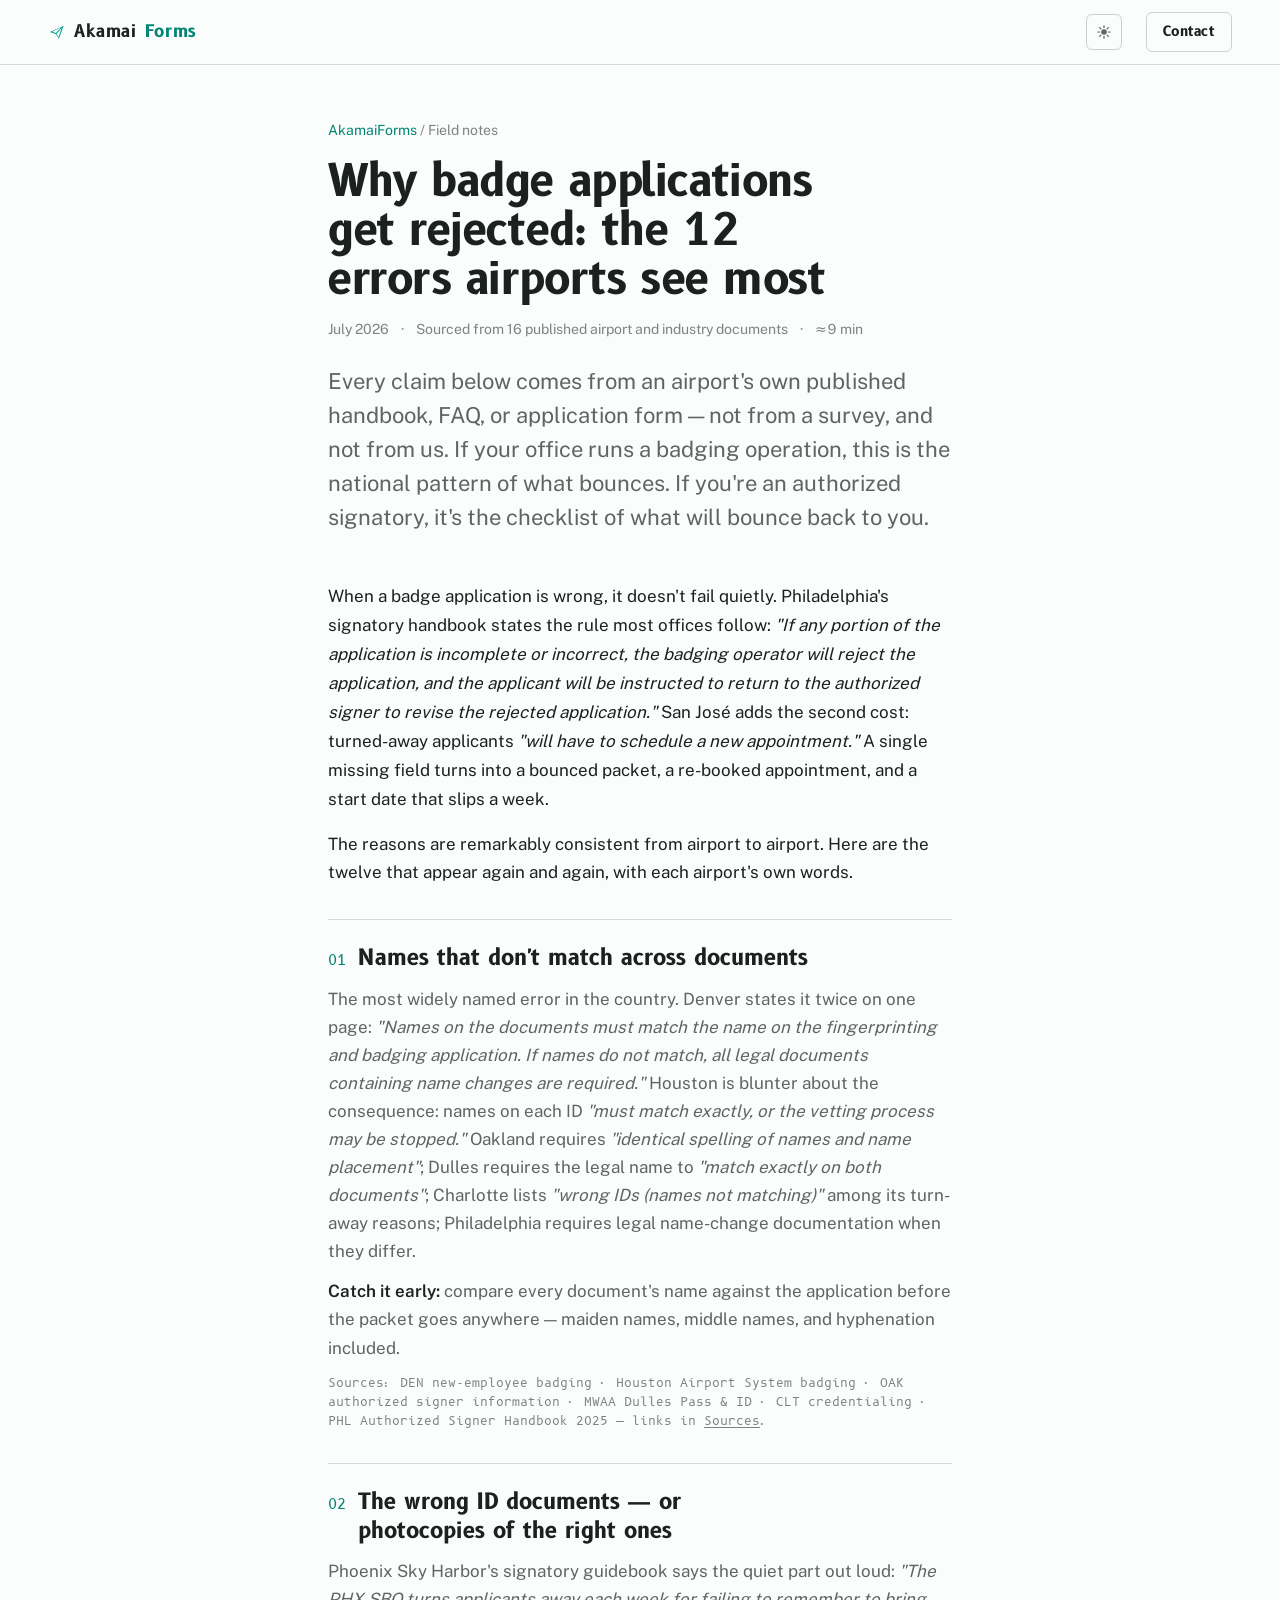
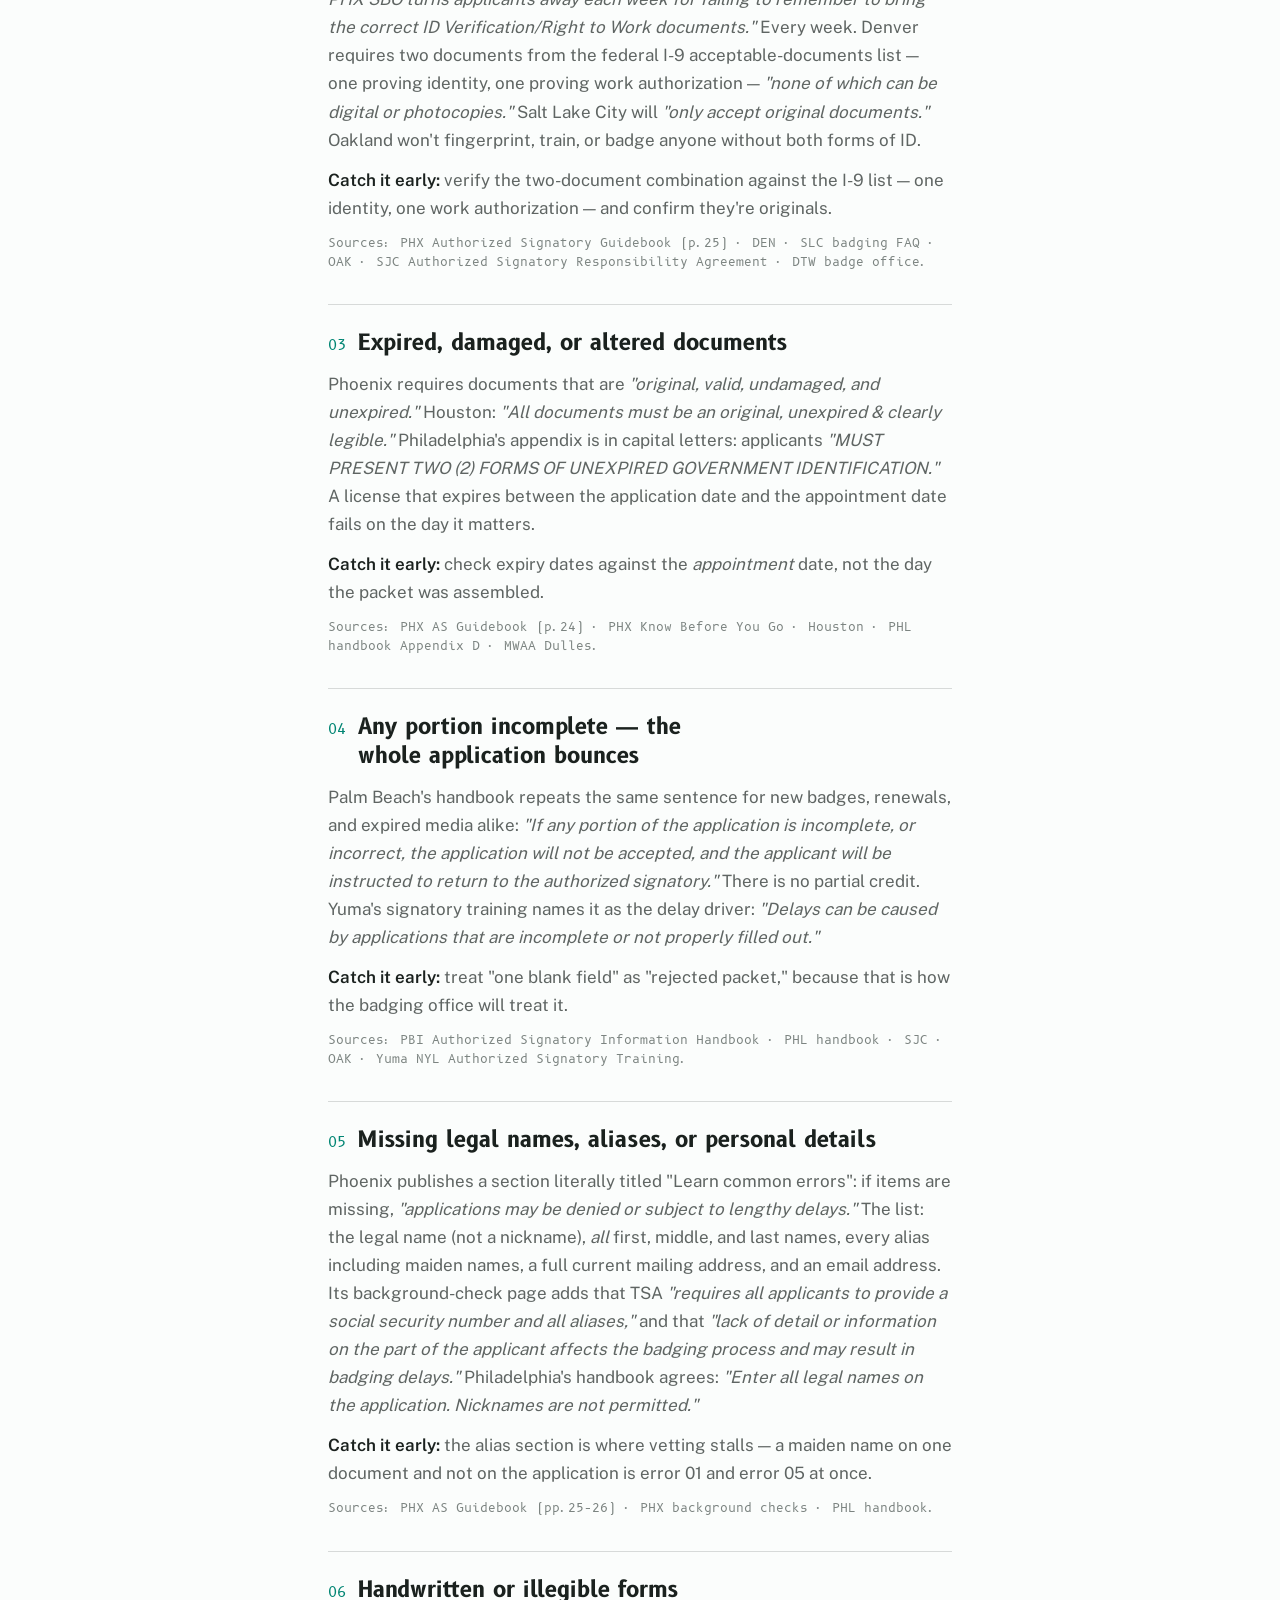
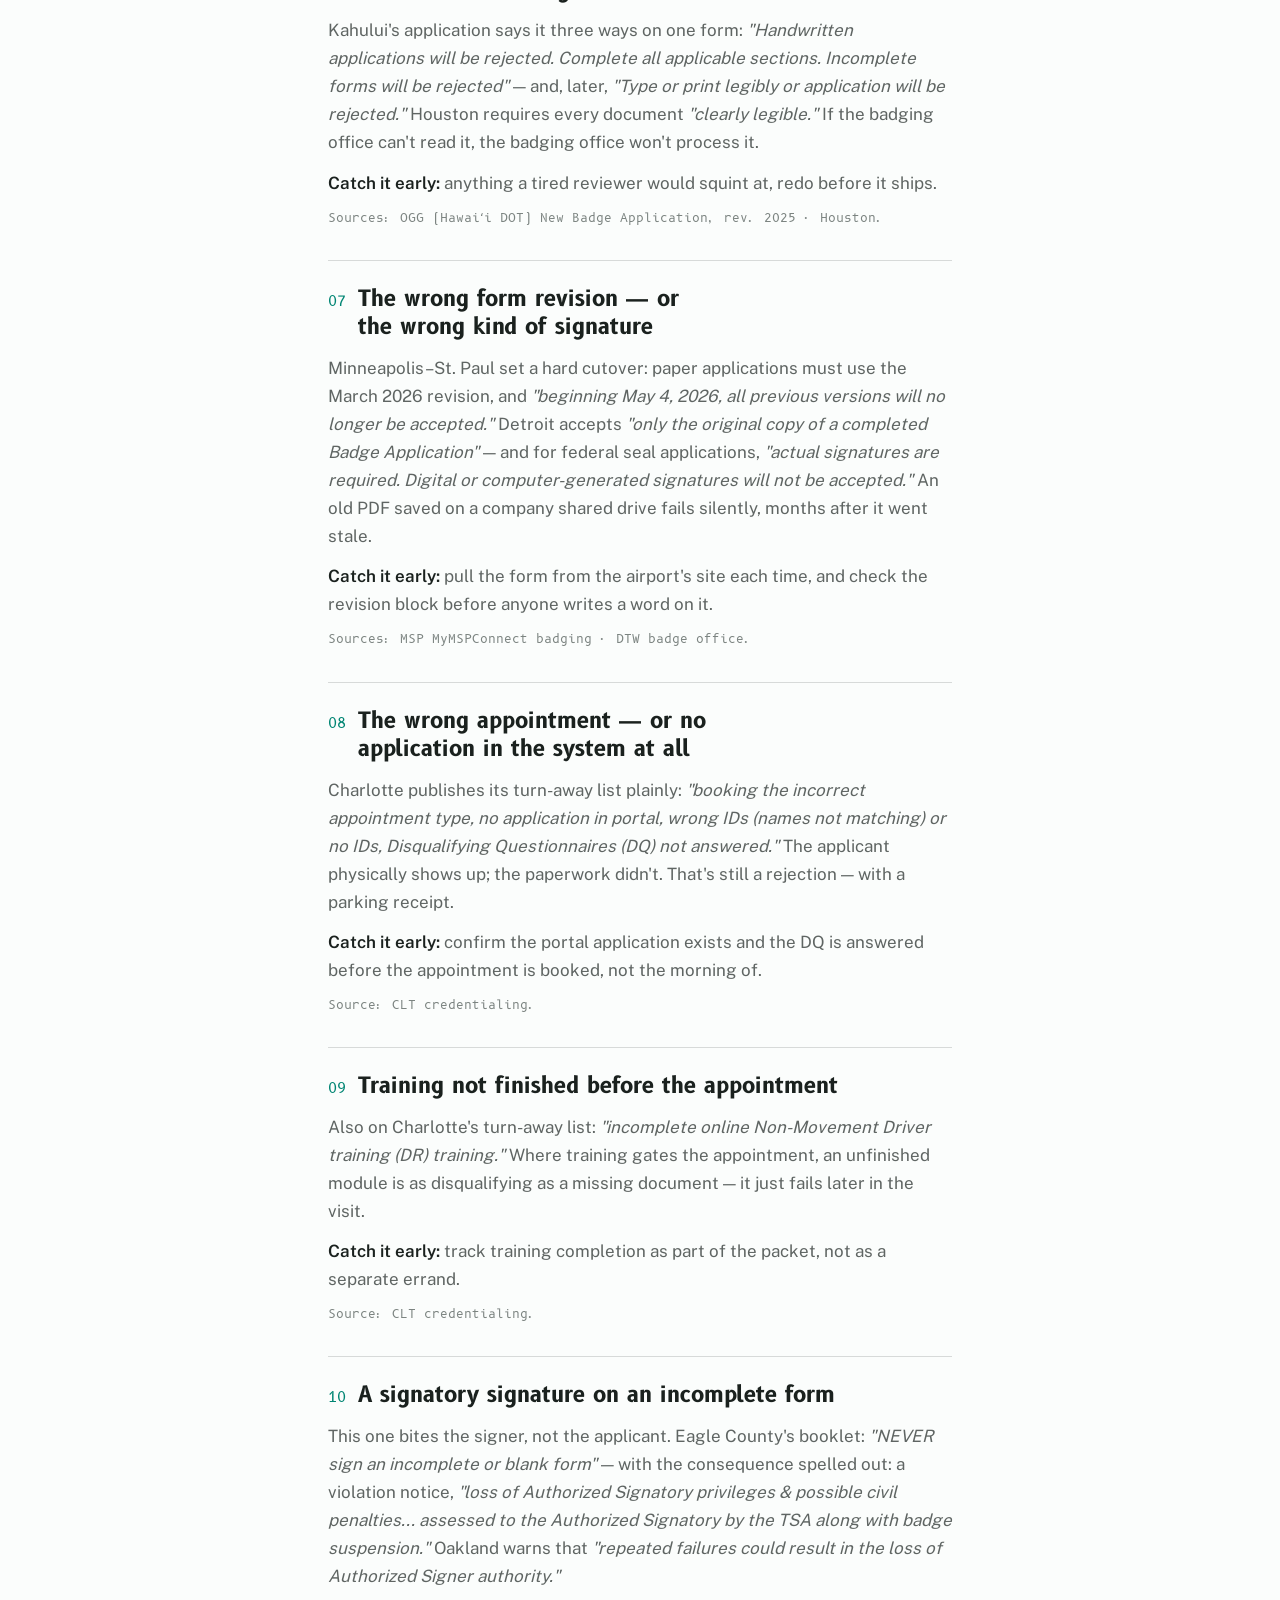
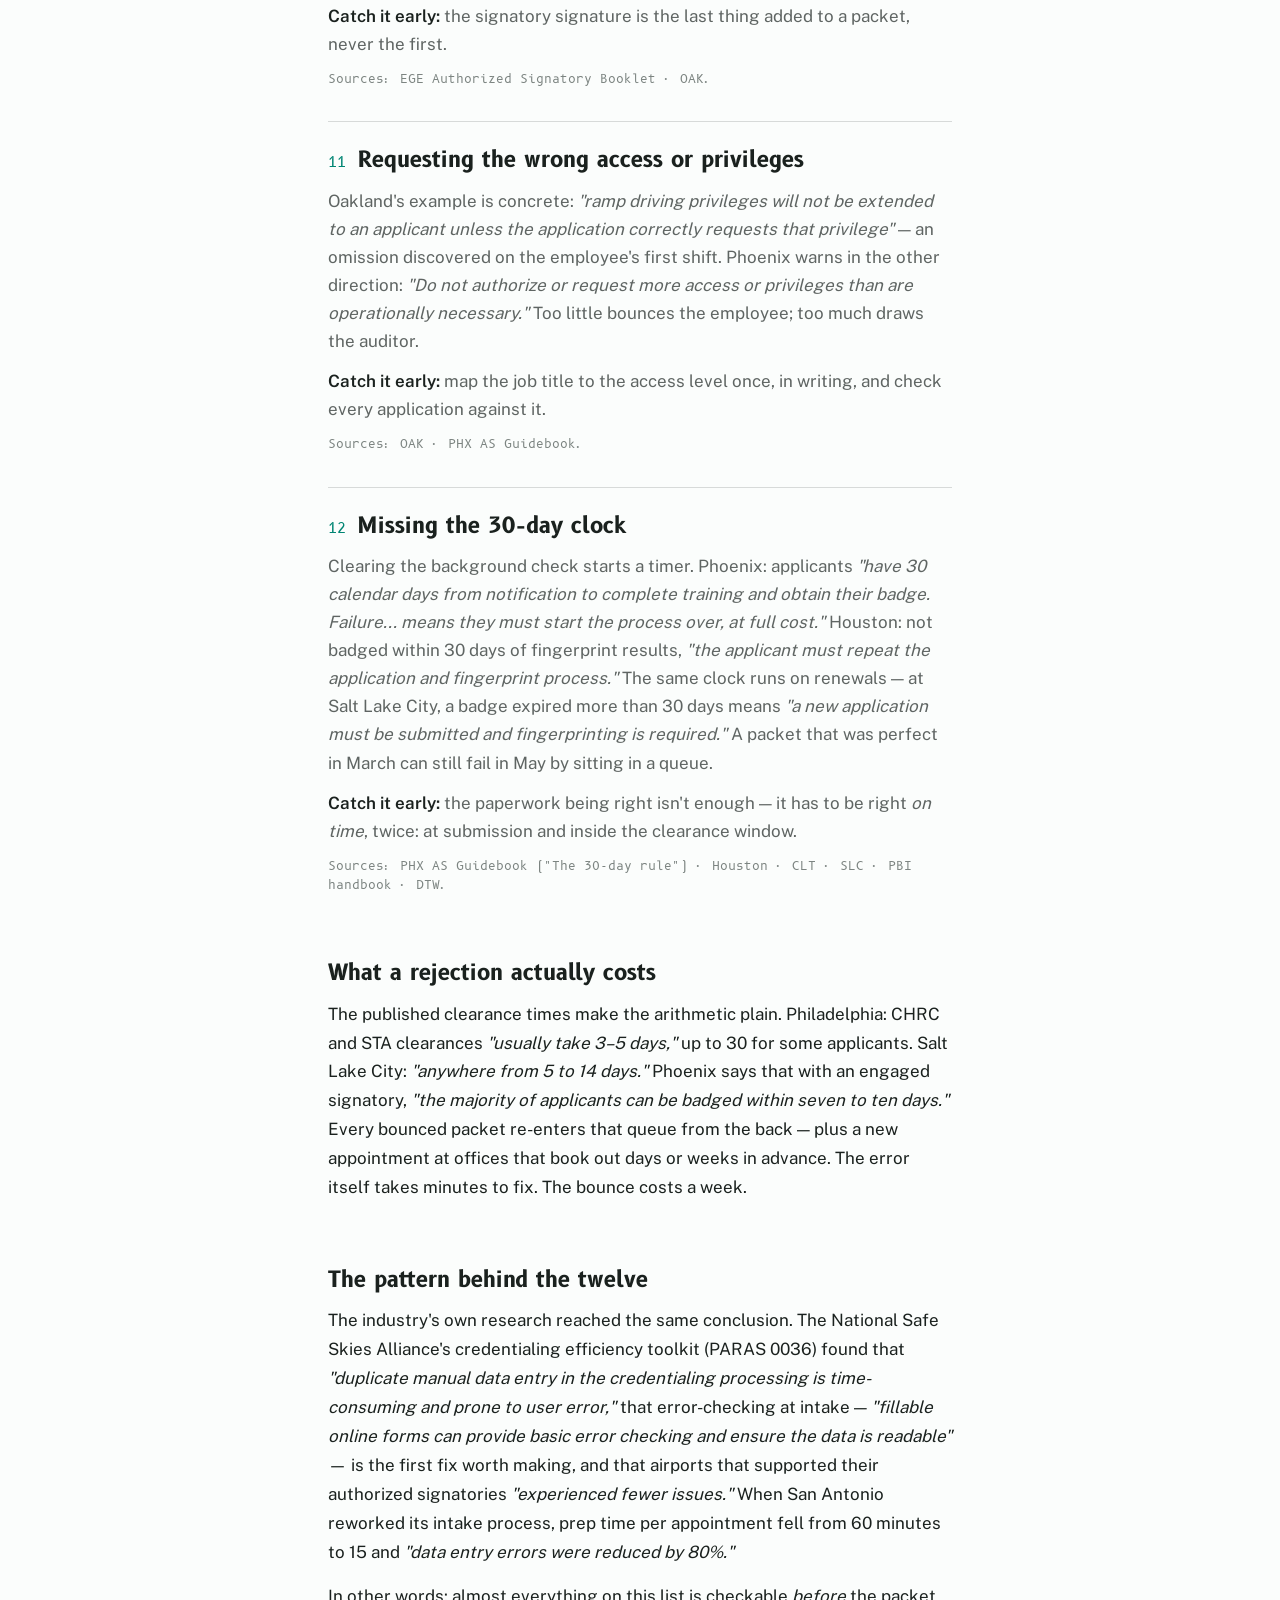
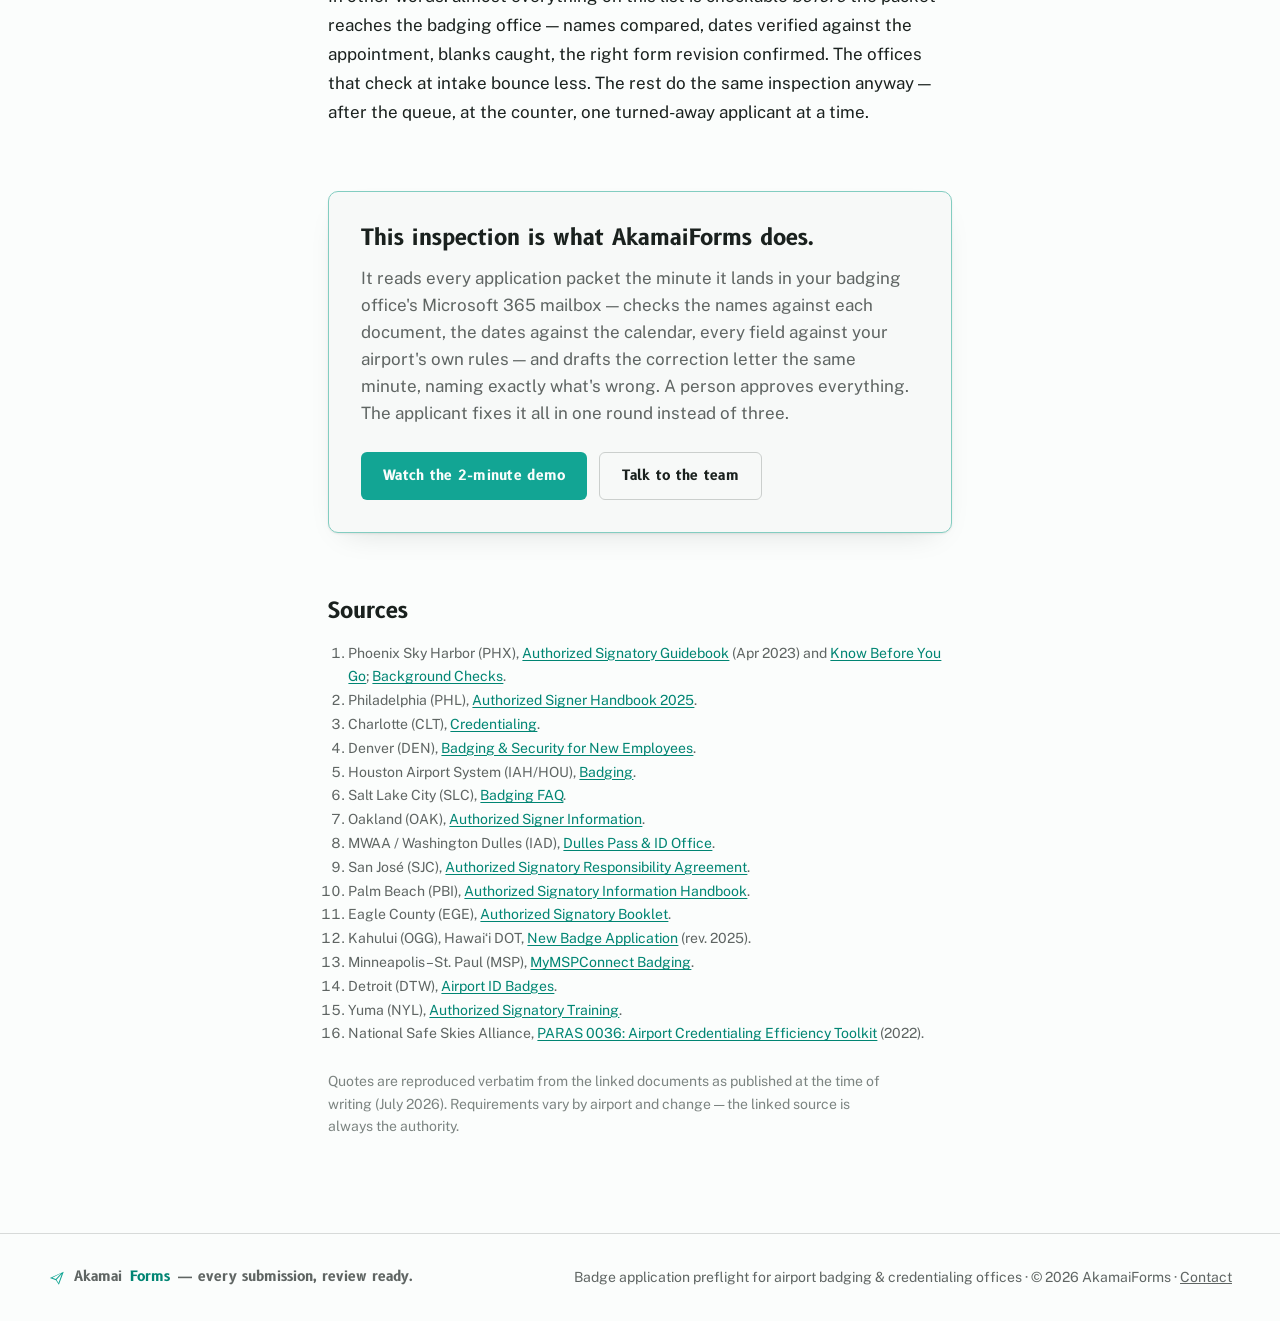
==== commit 6e750333: "Demo film replaced: sign in to the review console, the morning's already sorted (2:16)" ====
--- a/rejected-badge-applications/index.html
+++ b/rejected-badge-applications/index.html
@@ -283,7 +283,7 @@
       the same minute, naming exactly what's wrong. A person approves everything. The applicant
       fixes it all in one round instead of three.</p>
       <div class="cta-row">
-        <a class="btn btn-primary" href="/#demo">Watch the 3-minute demo</a>
+        <a class="btn btn-primary" href="/#demo">Watch the 2-minute demo</a>
         <a class="btn btn-quiet" href="/#contact">Talk to the team</a>
       </div>
     </div>
